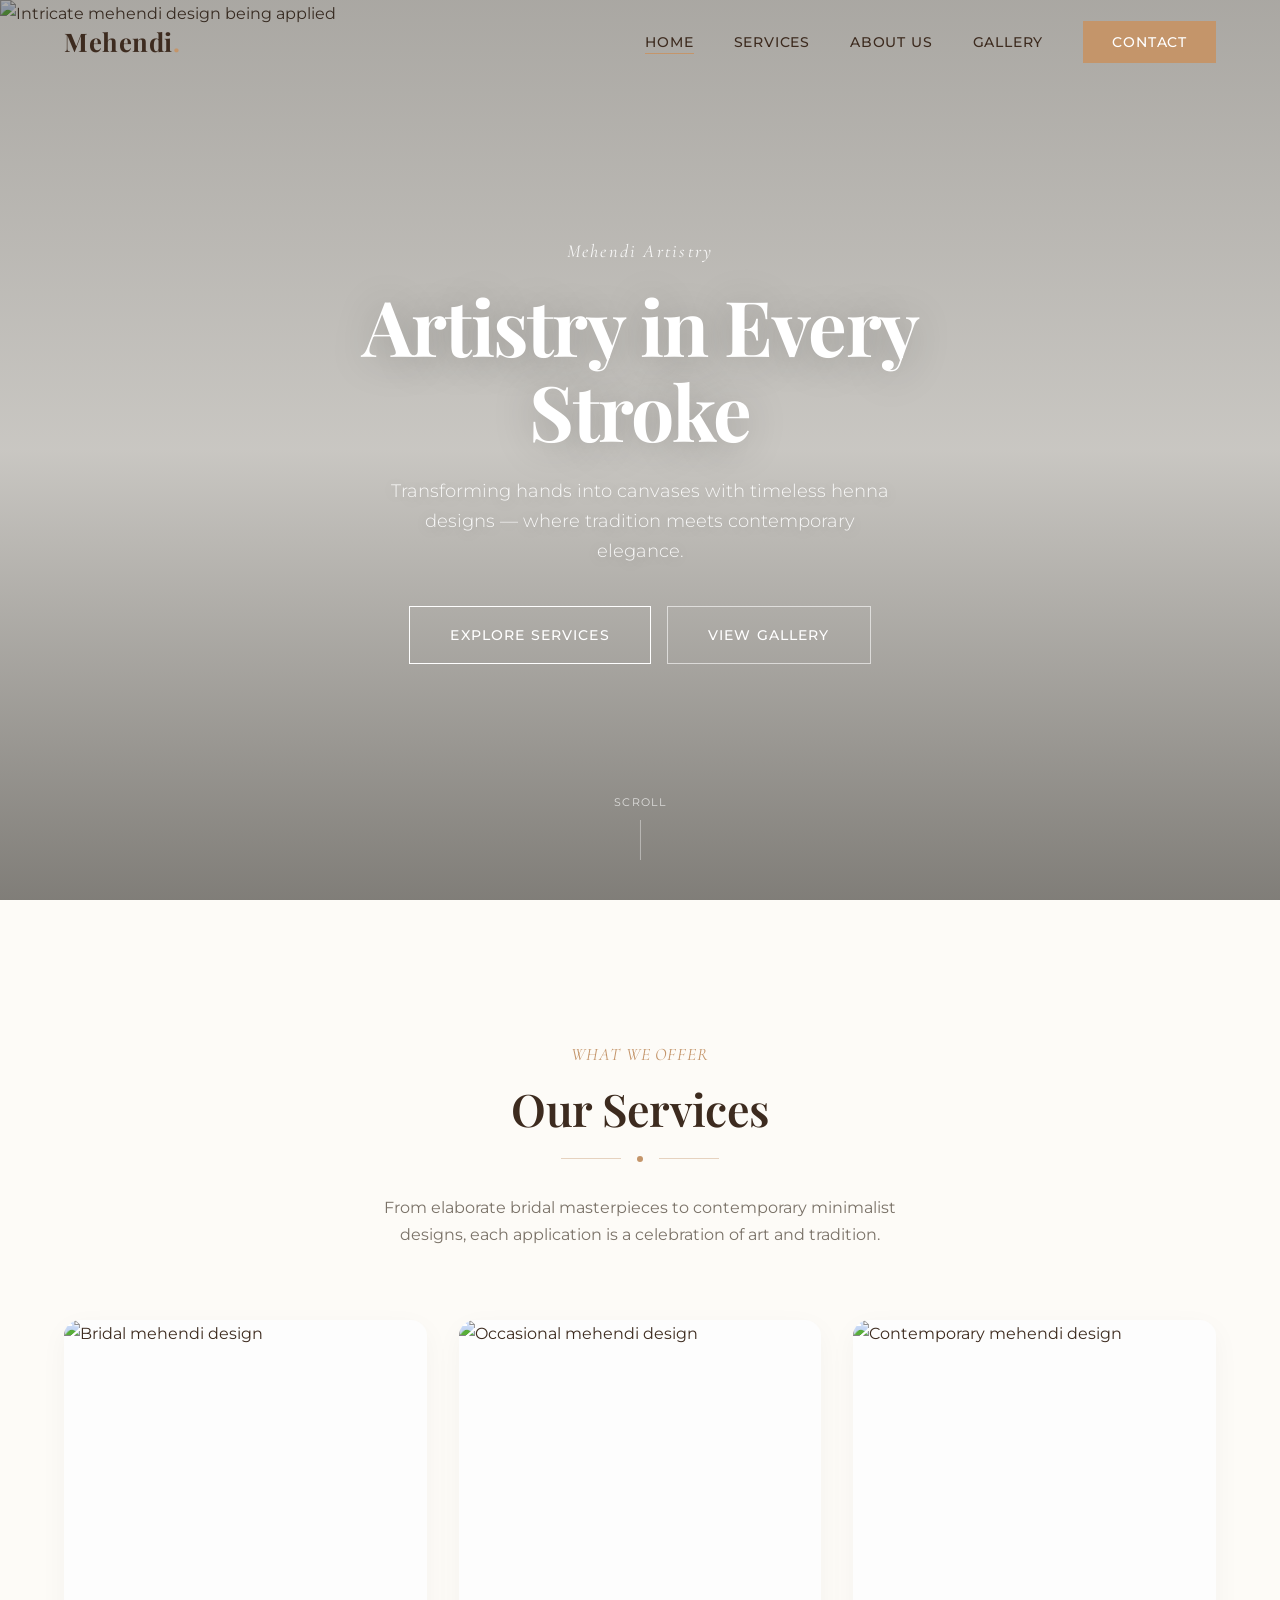
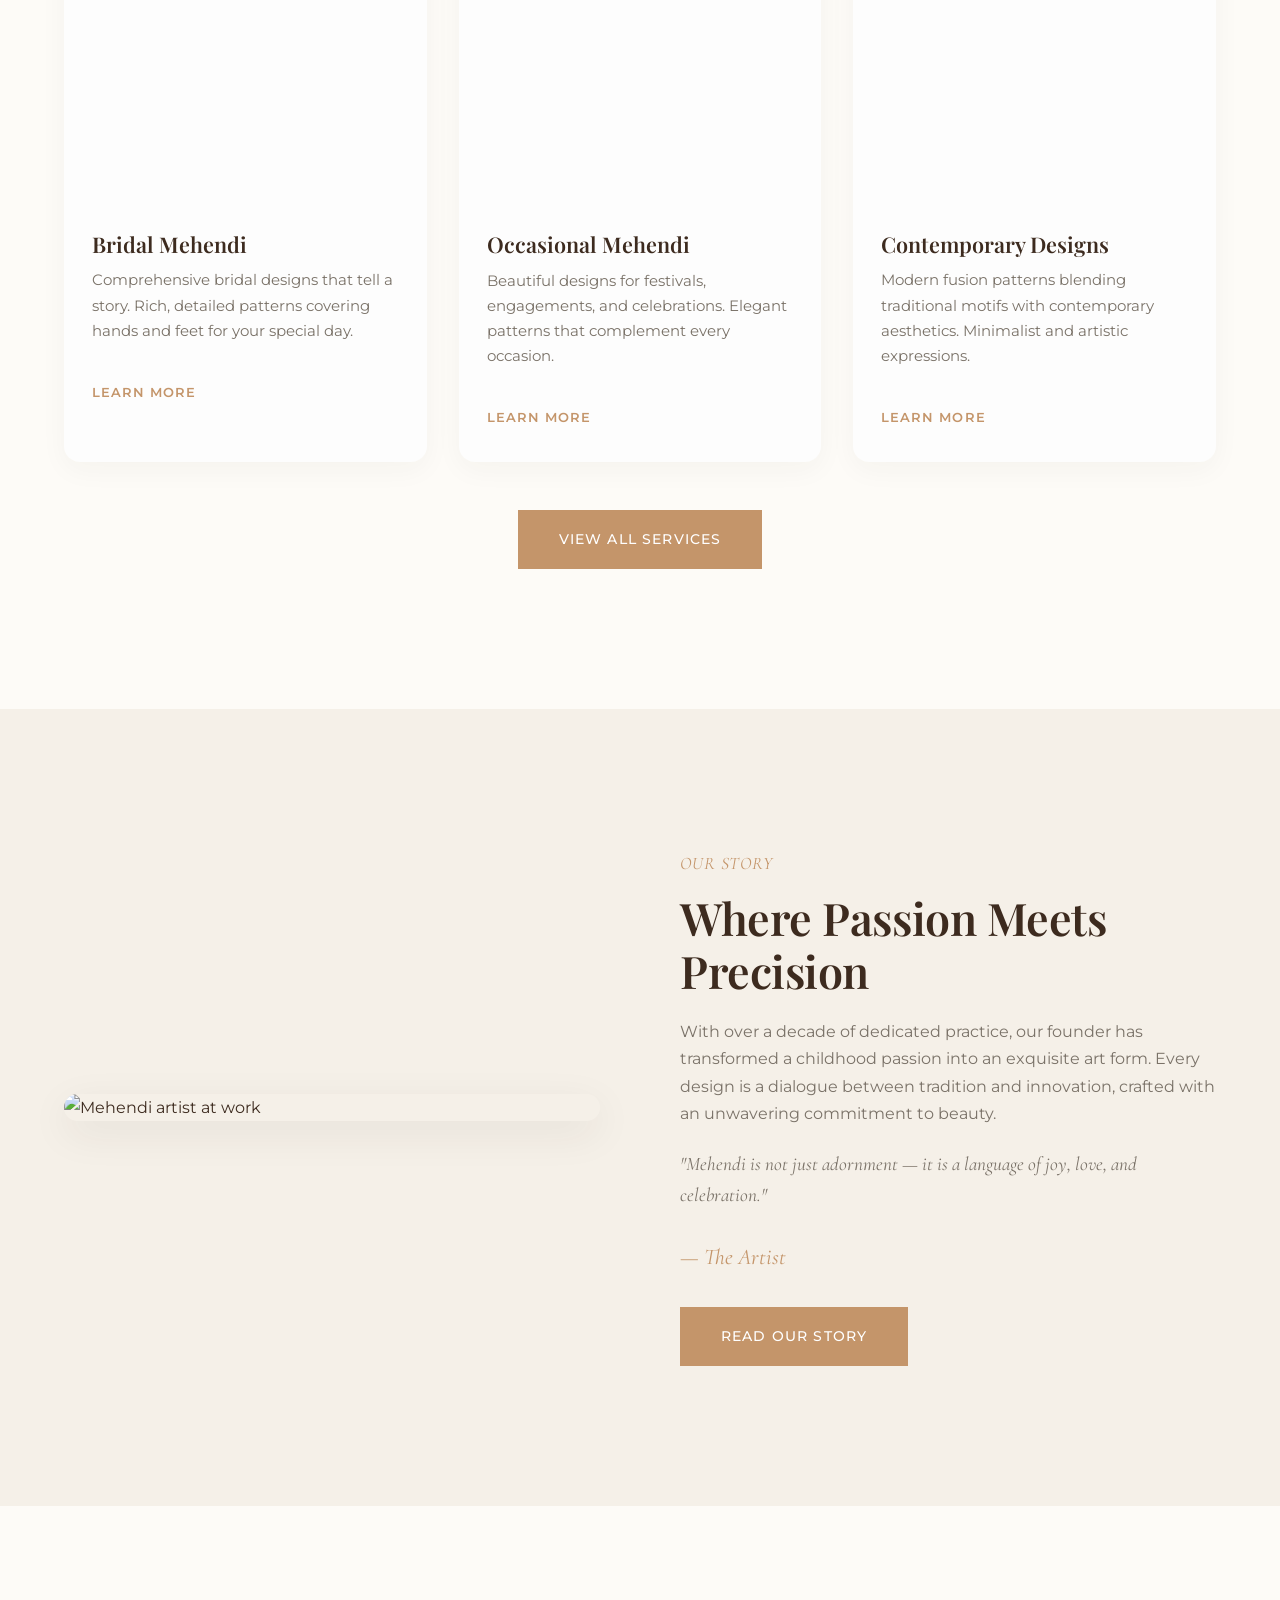
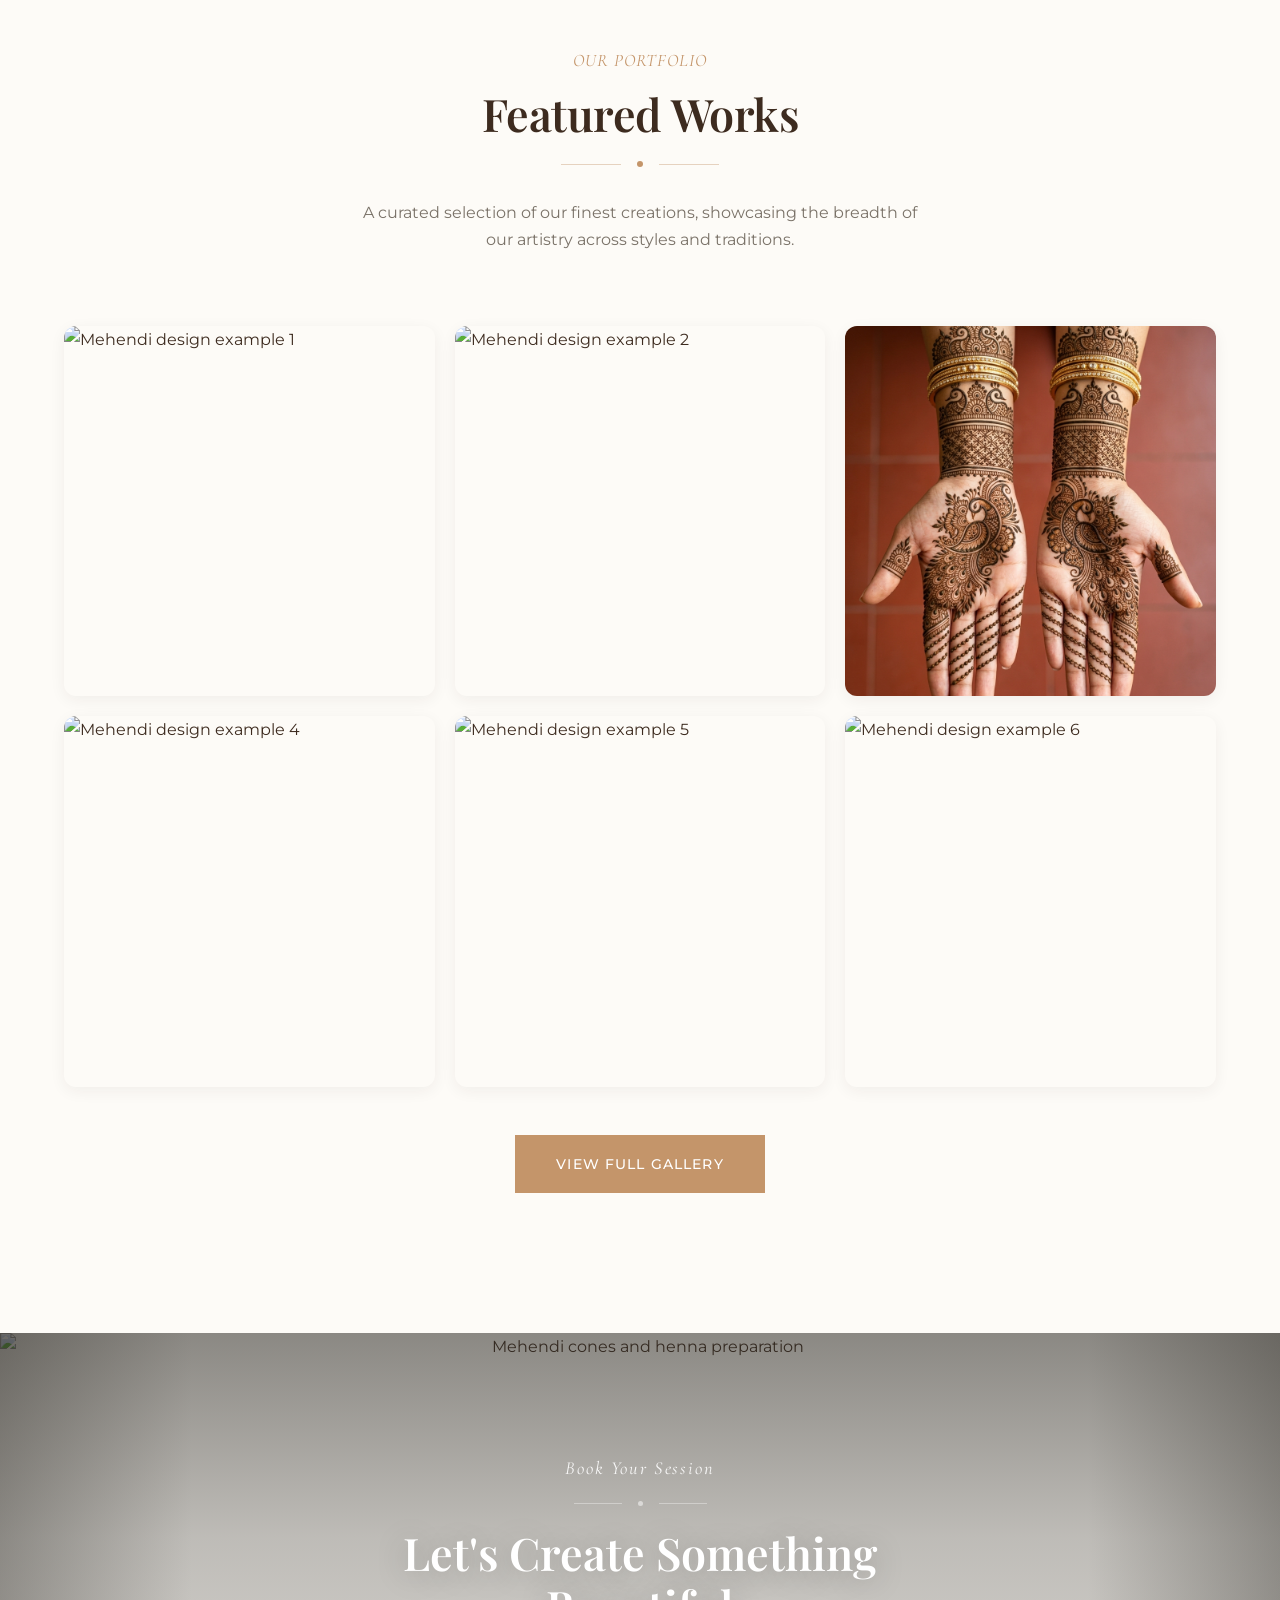
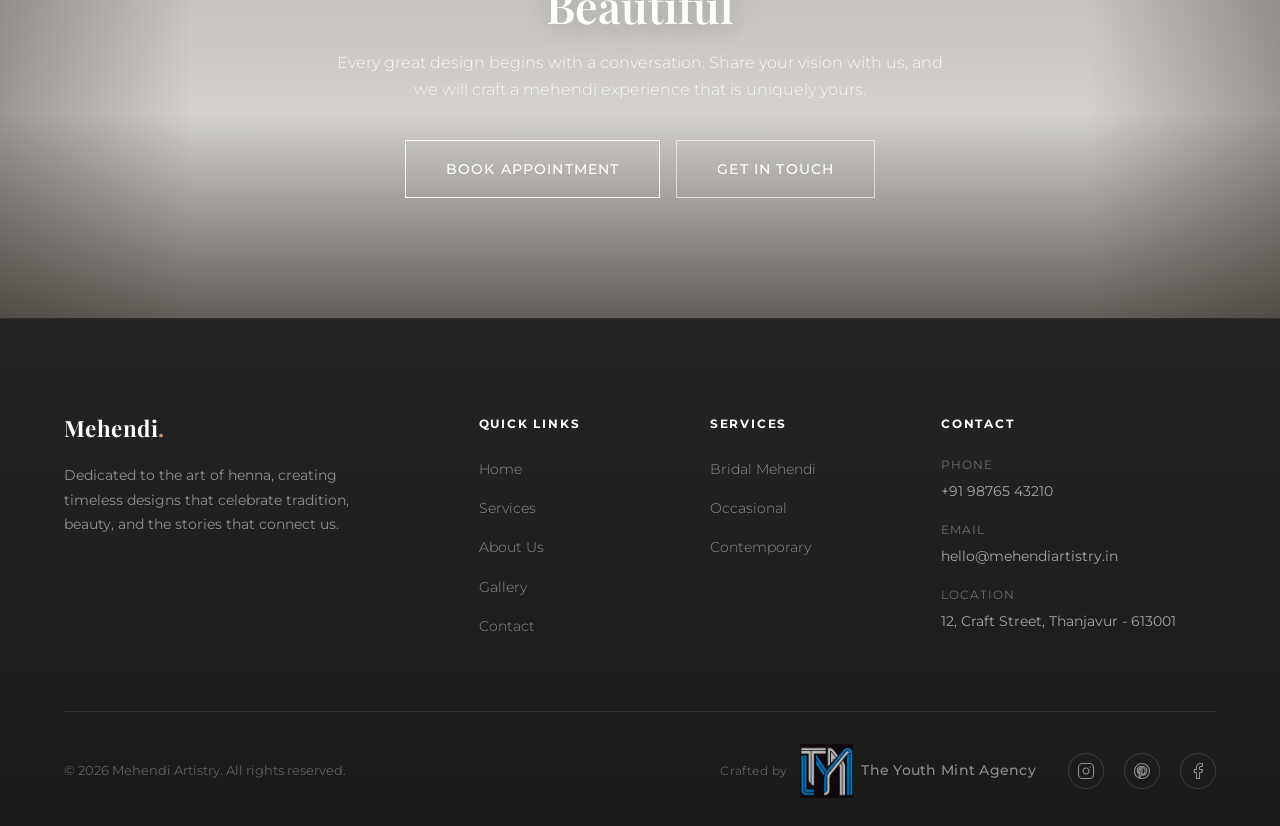
==== index.html @ f9759be8 "Final website update" ====
<!DOCTYPE html>
<html lang="en">
<head>
  <meta charset="UTF-8" />
  <meta name="viewport" content="width=device-width, initial-scale=1.0" />
  <meta name="description" content="Premium Mehendi artistry — Elegant bridal, festive, and contemporary henna designs crafted with precision and tradition." />
  <title>Mehendi — Timeless Henna Artistry</title>
  <link rel="stylesheet" href="css/style.css" />
  <link rel="stylesheet" href="css/responsive.css" />
</head>
<body>

  <!-- ======== HEADER ======== -->
  <header class="header" id="header">
    <div class="container header__inner">
      <a href="index.html" class="logo">Mehendi<span class="logo__accent">.</span></a>
      <nav class="nav" id="nav">
        <ul class="nav__list">
          <li class="nav__item"><a href="index.html" class="nav__link">Home</a></li>
          <li class="nav__item"><a href="services.html" class="nav__link">Services</a></li>
          <li class="nav__item"><a href="about.html" class="nav__link">About Us</a></li>
          <li class="nav__item"><a href="gallery.html" class="nav__link">Gallery</a></li>
          <li class="nav__item"><a href="contact.html" class="nav__link nav__link--cta">Contact</a></li>
        </ul>
      </nav>
      <button class="hamburger" id="hamburger" aria-label="Toggle navigation">
        <span></span>
        <span></span>
        <span></span>
      </button>
    </div>
  </header>
  <div class="nav-overlay" id="navOverlay"></div>

  <main>

    <!-- ======== HERO ======== -->
    <section class="hero">
      <div class="hero__bg">
        <img src="images/hero-bg.png" alt="Intricate mehendi design being applied" />
      </div>
      <div class="hero__overlay"></div>
      <div class="hero__content">
        <span class="hero__label">Mehendi Artistry</span>
        <h1 class="hero__title">Artistry in Every Stroke</h1>
        <p class="hero__subtitle">Transforming hands into canvases with timeless henna designs — where tradition meets contemporary elegance.</p>
        <div class="hero__actions">
          <a href="services.html" class="btn btn--light">Explore Services</a>
          <a href="gallery.html" class="btn btn--secondary" style="border-color: rgba(255,255,255,0.6); color: #fff;">View Gallery</a>
        </div>
      </div>
      <div class="hero__scroll">
        <span>Scroll</span>
        <div class="hero__scroll-line"></div>
      </div>
    </section>

    <!-- ======== SERVICES PREVIEW ======== -->
    <section class="section">
      <div class="container">
        <div class="section__header animate">
          <span class="section-label">What We Offer</span>
          <h2 class="heading-secondary">Our Services</h2>
          <div class="divider">
            <span class="divider__line"></span>
            <span class="divider__dot"></span>
            <span class="divider__line"></span>
          </div>
          <p>From elaborate bridal masterpieces to contemporary minimalist designs, each application is a celebration of art and tradition.</p>
        </div>

        <div class="services-grid">
          <div class="service-card animate animate--delay-1">
            <div class="service-card__image">
              <img src="images/service-bridal.png" alt="Bridal mehendi design" />
              <div class="service-card__overlay"></div>
            </div>
            <div class="service-card__body">
              <h3 class="service-card__title">Bridal Mehendi</h3>
              <p class="service-card__text">Comprehensive bridal designs that tell a story. Rich, detailed patterns covering hands and feet for your special day.</p>
              <a href="services.html#bridal" class="service-card__link">Learn More</a>
            </div>
          </div>

          <div class="service-card animate animate--delay-2">
            <div class="service-card__image">
              <img src="images/service-occasional.png" alt="Occasional mehendi design" />
              <div class="service-card__overlay"></div>
            </div>
            <div class="service-card__body">
              <h3 class="service-card__title">Occasional Mehendi</h3>
              <p class="service-card__text">Beautiful designs for festivals, engagements, and celebrations. Elegant patterns that complement every occasion.</p>
              <a href="services.html#occasional" class="service-card__link">Learn More</a>
            </div>
          </div>

          <div class="service-card animate animate--delay-3">
            <div class="service-card__image">
              <img src="images/service-contemporary.png" alt="Contemporary mehendi design" />
              <div class="service-card__overlay"></div>
            </div>
            <div class="service-card__body">
              <h3 class="service-card__title">Contemporary Designs</h3>
              <p class="service-card__text">Modern fusion patterns blending traditional motifs with contemporary aesthetics. Minimalist and artistic expressions.</p>
              <a href="services.html#contemporary" class="service-card__link">Learn More</a>
            </div>
          </div>
        </div>

        <div class="text-center mt-48 animate">
          <a href="services.html" class="btn btn--primary">View All Services</a>
        </div>
      </div>
    </section>

    <!-- ======== ABOUT PREVIEW ======== -->
    <section class="section section--alt">
      <div class="container">
        <div class="about-grid">
          <div class="about-grid__image animate">
            <img src="images/about-preview.png" alt="Mehendi artist at work" />
          </div>
          <div class="about-grid__content animate animate--delay-2">
            <span class="section-label">Our Story</span>
            <h2 class="heading-secondary">Where Passion Meets Precision</h2>
            <p>With over a decade of dedicated practice, our founder has transformed a childhood passion into an exquisite art form. Every design is a dialogue between tradition and innovation, crafted with an unwavering commitment to beauty.</p>
            <p class="text-accent">"Mehendi is not just adornment — it is a language of joy, love, and celebration."</p>
            <p class="about-signature">— The Artist</p>
            <div class="mt-24">
              <a href="about.html" class="btn btn--primary">Read Our Story</a>
            </div>
          </div>
        </div>
      </div>
    </section>

    <!-- ======== GALLERY PREVIEW ======== -->
    <section class="section">
      <div class="container">
        <div class="section__header animate">
          <span class="section-label">Our Portfolio</span>
          <h2 class="heading-secondary">Featured Works</h2>
          <div class="divider">
            <span class="divider__line"></span>
            <span class="divider__dot"></span>
            <span class="divider__line"></span>
          </div>
          <p>A curated selection of our finest creations, showcasing the breadth of our artistry across styles and traditions.</p>
        </div>

        <div class="gallery-grid">
          <div class="gallery-grid__item animate animate--delay-1 js-lightbox">
            <img src="images/gallery-01.png" alt="Mehendi design example 1" />
            <div class="gallery-grid__overlay">
              <span class="gallery-grid__label">View</span>
            </div>
          </div>
          <div class="gallery-grid__item animate animate--delay-2 js-lightbox">
            <img src="images/gallery-02.png" alt="Mehendi design example 2" />
            <div class="gallery-grid__overlay">
              <span class="gallery-grid__label">View</span>
            </div>
          </div>
          <div class="gallery-grid__item animate animate--delay-3 js-lightbox">
            <img src="images/gallery-03.png" alt="Mehendi design example 3" />
            <div class="gallery-grid__overlay">
              <span class="gallery-grid__label">View</span>
            </div>
          </div>
          <div class="gallery-grid__item animate animate--delay-1 js-lightbox">
            <img src="images/gallery-04.png" alt="Mehendi design example 4" />
            <div class="gallery-grid__overlay">
              <span class="gallery-grid__label">View</span>
            </div>
          </div>
          <div class="gallery-grid__item animate animate--delay-2 js-lightbox">
            <img src="images/gallery-05.png" alt="Mehendi design example 5" />
            <div class="gallery-grid__overlay">
              <span class="gallery-grid__label">View</span>
            </div>
          </div>
          <div class="gallery-grid__item animate animate--delay-3 js-lightbox">
            <img src="images/gallery-06.png" alt="Mehendi design example 6" />
            <div class="gallery-grid__overlay">
              <span class="gallery-grid__label">View</span>
            </div>
          </div>
        </div>

        <div class="text-center mt-48 animate">
          <a href="gallery.html" class="btn btn--primary">View Full Gallery</a>
        </div>
      </div>
    </section>

    <!-- ======== CTA SECTION ======== -->
    <section class="cta">
      <div class="cta__bg">
        <img src="images/cta-bg.png" alt="Mehendi cones and henna preparation" />
      </div>
      <div class="cta__overlay"></div>
      <div class="cta__content animate">
        <span class="cta__label">Book Your Session</span>
        <div class="cta__divider">
          <span class="cta__divider-line"></span>
          <span class="cta__divider-dot"></span>
          <span class="cta__divider-line"></span>
        </div>
        <h2 class="cta__title">Let's Create Something Beautiful</h2>
        <p class="cta__text">Every great design begins with a conversation. Share your vision with us, and we will craft a mehendi experience that is uniquely yours.</p>
        <div class="cta__actions">
          <a href="contact.html" class="btn btn--light">Book Appointment</a>
          <a href="contact.html" class="btn btn--secondary" style="border-color: rgba(255,255,255,0.6); color: #fff;">Get in Touch</a>
        </div>
      </div>
    </section>

  </main>

  <!-- ======== FOOTER ======== -->
  <footer class="footer">
    <div class="container">
      <div class="footer__grid">
        <div class="footer__brand">
          <a href="index.html" class="logo">Mehendi<span class="logo__accent">.</span></a>
          <p class="footer__desc">Dedicated to the art of henna, creating timeless designs that celebrate tradition, beauty, and the stories that connect us.</p>
        </div>

        <div class="footer__group">
          <button class="footer__heading footer__accordion-btn">
            Quick Links
            <span class="footer__accordion-icon"></span>
          </button>
          <div class="footer__accordion-content">
            <ul class="footer__links">
              <li><a href="index.html">Home</a></li>
              <li><a href="services.html">Services</a></li>
              <li><a href="about.html">About Us</a></li>
              <li><a href="gallery.html">Gallery</a></li>
              <li><a href="contact.html">Contact</a></li>
            </ul>
          </div>
        </div>

        <div class="footer__group">
          <button class="footer__heading footer__accordion-btn">
            Services
            <span class="footer__accordion-icon"></span>
          </button>
          <div class="footer__accordion-content">
            <ul class="footer__links">
              <li><a href="services.html#bridal">Bridal Mehendi</a></li>
              <li><a href="services.html#occasional">Occasional</a></li>
              <li><a href="services.html#contemporary">Contemporary</a></li>
            </ul>
          </div>
        </div>

        <div class="footer__group">
          <button class="footer__heading footer__accordion-btn">
            Contact
            <span class="footer__accordion-icon"></span>
          </button>
          <div class="footer__accordion-content">
            <div class="footer__contact-item">
              <span class="footer__contact-label">Phone</span>
              <span class="footer__contact-value">+91 98765 43210</span>
            </div>
            <div class="footer__contact-item">
              <span class="footer__contact-label">Email</span>
              <span class="footer__contact-value">hello@mehendiartistry.in</span>
            </div>
            <div class="footer__contact-item">
              <span class="footer__contact-label">Location</span>
              <span class="footer__contact-value">12, Craft Street, Thanjavur - 613001</span>
            </div>
          </div>
        </div>
      </div>

      <div class="footer__bottom">
        <span>&copy; 2026 Mehendi Artistry. All rights reserved.</span>
        <div class="footer__credit">
          <span class="footer__credit-text">Crafted by</span>
          <div class="footer__credit-brand">
            <img src="images/tym-agency-logo.png" alt="The Youth Mint Agency" class="footer__credit-logo" />
            <span class="footer__credit-name">The Youth Mint Agency</span>
          </div>
        </div>
        <div class="footer__social">
          <a href="#" class="footer__social-link" aria-label="Instagram">
            <svg width="18" height="18" viewBox="0 0 24 24" fill="none" stroke="currentColor" stroke-width="1.5" stroke-linecap="round" stroke-linejoin="round">
              <rect x="2" y="2" width="20" height="20" rx="5" ry="5"></rect>
              <path d="M16 11.37A4 4 0 1 1 12.63 8 4 4 0 0 1 16 11.37z"></path>
              <line x1="17.5" y1="6.5" x2="17.51" y2="6.5"></line>
            </svg>
          </a>
          <a href="#" class="footer__social-link" aria-label="Pinterest">
            <svg width="18" height="18" viewBox="0 0 24 24" fill="none" stroke="currentColor" stroke-width="1.5" stroke-linecap="round" stroke-linejoin="round">
              <path d="M12 2C6.477 2 2 6.477 2 12c0 4.237 2.636 7.855 6.356 9.312-.087-.791-.167-2.005.035-2.868.183-.78 1.172-4.971 1.172-4.971s-.299-.599-.299-1.484c0-1.39.806-2.428 1.81-2.428.852 0 1.264.64 1.264 1.408 0 .858-.546 2.14-.828 3.329-.236.996.5 1.807 1.48 1.807 1.776 0 3.144-1.873 3.144-4.577 0-2.394-1.72-4.068-4.177-4.068-2.845 0-4.515 2.135-4.515 4.34 0 .858.33 1.78.744 2.28a.3.3 0 0 1 .069.288c-.076.316-.245.996-.278 1.135-.044.183-.145.222-.335.134-1.247-.58-2.027-2.405-2.027-3.874 0-3.154 2.29-6.052 6.608-6.052 3.469 0 6.165 2.472 6.165 5.777 0 3.447-2.173 6.223-5.19 6.223-1.013 0-1.965-.527-2.29-1.15l-.624 2.377c-.225.868-.834 1.957-1.242 2.62.935.29 1.93.446 2.956.446 5.523 0 10-4.477 10-10S17.523 2 12 2z"></path>
            </svg>
          </a>
          <a href="#" class="footer__social-link" aria-label="Facebook">
            <svg width="18" height="18" viewBox="0 0 24 24" fill="none" stroke="currentColor" stroke-width="1.5" stroke-linecap="round" stroke-linejoin="round">
              <path d="M18 2h-3a5 5 0 0 0-5 5v3H7v4h3v8h4v-8h3l1-4h-4V7a1 1 0 0 1 1-1h3z"></path>
            </svg>
          </a>
        </div>
      </div>
    </div>
  </footer>

  <!-- Lightbox -->
  <div class="lightbox" id="lightbox">
    <div class="lightbox__overlay"></div>
    <button class="lightbox__close" id="lightboxClose" aria-label="Close lightbox">&times;</button>
    <div class="lightbox__content">
      <img src="" alt="Enlarged mehendi design" id="lightboxImg" />
    </div>
  </div>

  <script src="js/main.js"></script>
</body>
</html>
---- css/style.css ----
/* ============================================
   MEHENDI ARTIST — Luxury Brand Website
   Design System & Main Stylesheet
   ============================================ */

/* --- Fonts (Google Fonts) --- */
@import url('https://fonts.googleapis.com/css2?family=Playfair+Display:ital,wght@0,400;0,500;0,600;0,700;1,400;1,500&family=Montserrat:wght@300;400;500;600&family=Cormorant+Garamond:ital,wght@0,300;0,400;0,500;1,300;1,400&display=swap');

/* ==========================================
   1. CUSTOM PROPERTIES
   ========================================== */
:root {
  /* Colors */
  --color-primary: #C4956A;
  --color-primary-dark: #A67B52;
  --color-primary-light: #D4B48C;
  --color-primary-pale: #E8D5C0;
  --color-secondary: #A05252;
  --color-secondary-light: #C47E7E;
  --color-accent: #8B6F47;
  --color-bg: #FDFBF7;
  --color-bg-alt: #F5F0E8;
  --color-bg-cream: #EDE0D4;
  --color-text: #3D2B1F;
  --color-text-light: #7A7268;
  --color-text-lighter: #A09890;
  --color-white: #FFFFFF;
  --color-off-white: #FDFDFD;
  --color-border: #E8E0D6;
  --color-border-light: #F0EBE3;
  --color-overlay: rgba(45, 42, 36, 0.5);
  --color-overlay-light: rgba(45, 42, 36, 0.18);
  --color-footer-bg: #242424;

  /* Typography */
  --font-heading: 'Playfair Display', Georgia, serif;
  --font-body: 'Montserrat', 'Helvetica Neue', Arial, sans-serif;
  --font-accent: 'Cormorant Garamond', Georgia, serif;

  /* Spacing */
  --section-padding: 140px 0;
  --container-width: 1200px;
  --container-narrow: 960px;
  --container-padding: 0 24px;
  --gutter: 24px;

  /* Transitions */
  --transition-smooth: 0.5s cubic-bezier(0.25, 0.46, 0.45, 0.94);
  --transition-medium: 0.35s cubic-bezier(0.25, 0.46, 0.45, 0.94);
  --transition-fast: 0.2s ease;

  /* Shadows */
  --shadow-sm: 0 2px 8px rgba(45, 42, 36, 0.06);
  --shadow-md: 0 8px 32px rgba(45, 42, 36, 0.08);
  --shadow-lg: 0 16px 48px rgba(45, 42, 36, 0.1);
  --shadow-hover: 0 20px 60px rgba(45, 42, 36, 0.14);
}

/* ==========================================
   2. RESET
   ========================================== */
*,
*::before,
*::after {
  margin: 0;
  padding: 0;
  box-sizing: border-box;
}

html {
  scroll-behavior: smooth;
  -webkit-font-smoothing: antialiased;
  -moz-osx-font-smoothing: grayscale;
}

body {
  font-family: var(--font-body);
  font-size: 16px;
  line-height: 1.7;
  color: var(--color-text);
  background-color: var(--color-bg);
  overflow-x: hidden;
}

img {
  max-width: 100%;
  height: auto;
  display: block;
}

a {
  text-decoration: none;
  color: inherit;
  transition: var(--transition-fast);
}

ul {
  list-style: none;
}

button {
  border: none;
  background: none;
  cursor: pointer;
  font-family: inherit;
  font-size: inherit;
}

input,
textarea,
select {
  font-family: inherit;
  font-size: inherit;
}

/* ==========================================
   3. TYPOGRAPHY
   ========================================== */
h1, h2, h3, h4, h5, h6 {
  font-family: var(--font-heading);
  font-weight: 600;
  line-height: 1.2;
  color: var(--color-text);
}

.heading-primary {
  font-size: clamp(2.5rem, 5vw, 4.2rem);
  font-weight: 700;
  line-height: 1.15;
  letter-spacing: -0.02em;
}

.heading-secondary {
  font-size: clamp(2rem, 3.5vw, 3rem);
  font-weight: 600;
  line-height: 1.2;
  letter-spacing: -0.01em;
}

.heading-tertiary {
  font-size: clamp(1.4rem, 2vw, 1.75rem);
  font-weight: 600;
  line-height: 1.3;
}

.section-label {
  font-family: var(--font-accent);
  font-size: 1.1rem;
  font-weight: 400;
  font-style: italic;
  color: var(--color-primary);
  letter-spacing: 0.05em;
  text-transform: uppercase;
  margin-bottom: 12px;
  display: block;
}

p {
  color: var(--color-text-light);
  margin-bottom: 1.4em;
  line-height: 1.7;
}

.text-accent {
  font-family: var(--font-accent);
  font-style: italic;
  font-weight: 400;
  font-size: 1.2rem;
  color: var(--color-text-light);
  line-height: 1.6;
}

/* Decorative divider */
.divider {
  display: flex;
  align-items: center;
  justify-content: center;
  gap: 16px;
  margin: 20px 0 32px;
}

.divider__line {
  width: 60px;
  height: 1px;
  background: var(--color-primary);
  opacity: 0.4;
}

.divider__dot {
  width: 6px;
  height: 6px;
  border-radius: 50%;
  background: var(--color-primary);
}

/* ==========================================
   4. BUTTONS
   ========================================== */
.btn {
  display: inline-flex;
  align-items: center;
  justify-content: center;
  padding: 16px 40px;
  font-family: var(--font-body);
  font-size: 0.9rem;
  font-weight: 500;
  letter-spacing: 0.08em;
  text-transform: uppercase;
  border-radius: 0;
  transition: var(--transition-medium);
  position: relative;
  overflow: hidden;
  cursor: pointer;
}

.btn--primary {
  background: var(--color-primary);
  color: var(--color-white);
  border: 1px solid var(--color-primary);
}

.btn--primary:hover {
  background: var(--color-primary-dark);
  border-color: var(--color-primary-dark);
  transform: translateY(-2px);
  box-shadow: var(--shadow-md);
}

.btn--secondary {
  background: transparent;
  color: var(--color-text);
  border: 1px solid var(--color-text);
}

.btn--secondary:hover {
  background: var(--color-text);
  color: var(--color-white);
  transform: translateY(-2px);
}

.btn--light {
  background: transparent;
  color: var(--color-white);
  border: 1px solid var(--color-white);
}

.btn--light:hover {
  background: var(--color-white);
  color: var(--color-text);
  transform: translateY(-2px);
}

/* ==========================================
   5. CONTAINER & LAYOUT
   ========================================== */
.container {
  max-width: var(--container-width);
  margin: 0 auto;
  padding: var(--container-padding);
}

.container--narrow {
  max-width: var(--container-narrow);
}

.section {
  padding: var(--section-padding);
}

.section--alt {
  background: var(--color-bg-alt);
}

.section--cream {
  background: var(--color-bg-cream);
}

.section__header {
  text-align: center;
  margin-bottom: 72px;
}

.section__header p {
  max-width: 580px;
  margin: 0 auto;
}

/* ==========================================
   6. HEADER & NAVIGATION
   ========================================== */
.header {
  position: fixed;
  top: 0;
  left: 0;
  width: 100%;
  z-index: 1000;
  padding: 20px 0;
  transition: var(--transition-medium);
}

.header--scrolled {
  background: rgba(255, 252, 248, 0.95);
  backdrop-filter: blur(20px);
  -webkit-backdrop-filter: blur(20px);
  padding: 12px 0;
  box-shadow: 0 1px 0 var(--color-border-light);
}

.header__inner {
  display: flex;
  align-items: center;
  justify-content: space-between;
}

.logo {
  font-family: var(--font-heading);
  font-size: 1.6rem;
  font-weight: 700;
  color: var(--color-text);
  letter-spacing: 0.02em;
}

.logo__accent {
  color: var(--color-primary);
}

.nav__list {
  display: flex;
  align-items: center;
  gap: 40px;
}

.nav__link {
  font-size: 0.85rem;
  font-weight: 500;
  letter-spacing: 0.06em;
  text-transform: uppercase;
  color: var(--color-text);
  position: relative;
  padding: 4px 0;
}

.nav__link::after {
  content: '';
  position: absolute;
  bottom: 0;
  left: 0;
  width: 0;
  height: 1px;
  background: var(--color-primary);
  transition: var(--transition-medium);
}

.nav__link:hover::after,
.nav__link--active::after {
  width: 100%;
}

.nav__link:hover {
  color: var(--color-primary);
}

.nav__link--cta {
  background: var(--color-primary);
  color: var(--color-white) !important;
  padding: 12px 28px;
  border: 1px solid var(--color-primary);
  transition: var(--transition-medium);
}

.nav__link--cta::after {
  display: none;
}

.nav__link--cta:hover {
  background: var(--color-primary-dark);
  border-color: var(--color-primary-dark);
  transform: translateY(-1px);
}

/* Hamburger */
.hamburger {
  display: none;
  flex-direction: column;
  justify-content: center;
  align-items: center;
  width: 32px;
  height: 24px;
  cursor: pointer;
  z-index: 1001;
}

.hamburger span {
  display: block;
  width: 24px;
  height: 1.5px;
  background: var(--color-text);
  transition: var(--transition-medium);
  position: absolute;
}

.hamburger span:nth-child(1) {
  transform: translateY(-7px);
}

.hamburger span:nth-child(2) {
  transform: translateY(0);
}

.hamburger span:nth-child(3) {
  transform: translateY(7px);
}

.hamburger--active span:nth-child(1) {
  transform: translateY(0) rotate(45deg);
}

.hamburger--active span:nth-child(2) {
  opacity: 0;
}

.hamburger--active span:nth-child(3) {
  transform: translateY(0) rotate(-45deg);
}

/* ==========================================
   7. HERO SECTION
   ========================================== */
.hero {
  position: relative;
  height: 100vh;
  min-height: 600px;
  max-height: 900px;
  display: flex;
  align-items: center;
  justify-content: center;
  overflow: hidden;
}

.hero__bg {
  position: absolute;
  inset: 0;
  z-index: 0;
}

.hero__bg img {
  width: 100%;
  height: 100%;
  object-fit: cover;
}

.hero__overlay {
  position: absolute;
  inset: 0;
  z-index: 1;
  background:
    linear-gradient(to top, rgba(45, 42, 36, 0.6) 0%, rgba(45, 42, 36, 0.25) 50%, rgba(45, 42, 36, 0.4) 100%);
}

.hero__content {
  position: relative;
  z-index: 2;
  text-align: center;
  color: var(--color-white);
  max-width: 800px;
  padding: 0 24px;
}

.hero__label {
  font-family: var(--font-accent);
  font-size: 1.15rem;
  font-style: italic;
  letter-spacing: 0.12em;
  margin-bottom: 16px;
  display: block;
  opacity: 0.9;
}

.hero__title {
  font-size: clamp(2.8rem, 6vw, 5rem);
  font-weight: 700;
  color: var(--color-white);
  line-height: 1.1;
  margin-bottom: 24px;
  letter-spacing: -0.02em;
  text-shadow: 0 4px 40px rgba(0, 0, 0, 0.25);
}

.hero__subtitle {
  font-size: 1.1rem;
  color: rgba(255, 255, 255, 0.9);
  max-width: 520px;
  margin: 0 auto 40px;
  font-weight: 300;
  line-height: 1.7;
  text-shadow: 0 2px 16px rgba(0, 0, 0, 0.2);
}

.hero__actions {
  display: flex;
  gap: 16px;
  justify-content: center;
  flex-wrap: wrap;
}

.hero__scroll {
  position: absolute;
  bottom: 40px;
  left: 50%;
  transform: translateX(-50%);
  z-index: 2;
  display: flex;
  flex-direction: column;
  align-items: center;
  gap: 8px;
  color: rgba(255, 255, 255, 0.7);
  font-size: 0.7rem;
  letter-spacing: 0.12em;
  text-transform: uppercase;
  animation: floatDown 2s ease-in-out infinite;
}

.hero__scroll-line {
  width: 1px;
  height: 40px;
  background: rgba(255, 255, 255, 0.4);
}

/* ==========================================
   8. PAGE HERO (Interior Pages)
   ========================================== */
.page-hero {
  position: relative;
  height: 50vh;
  min-height: 400px;
  max-height: 550px;
  display: flex;
  align-items: center;
  justify-content: center;
  overflow: hidden;
}

.page-hero__bg {
  position: absolute;
  inset: 0;
  z-index: 0;
}

.page-hero__bg img {
  width: 100%;
  height: 100%;
  object-fit: cover;
}

.page-hero__overlay {
  position: absolute;
  inset: 0;
  z-index: 1;
  background:
    linear-gradient(to top, rgba(45, 42, 36, 0.55) 0%, rgba(45, 42, 36, 0.2) 50%, rgba(45, 42, 36, 0.35) 100%);
}

.page-hero__content {
  position: relative;
  z-index: 2;
  text-align: center;
  color: var(--color-white);
  padding: 0 24px;
}

.page-hero__label {
  font-family: var(--font-accent);
  font-size: 1rem;
  font-style: italic;
  letter-spacing: 0.12em;
  margin-bottom: 12px;
  display: block;
  opacity: 0.85;
}

.page-hero__title {
  font-size: clamp(2.2rem, 4vw, 3.5rem);
  font-weight: 700;
  color: var(--color-white);
  line-height: 1.15;
  text-shadow: 0 3px 30px rgba(0, 0, 0, 0.2);
}

/* ==========================================
   9. SERVICES SECTION / CARDS
   ========================================== */
.services-grid {
  display: grid;
  grid-template-columns: repeat(auto-fit, minmax(320px, 1fr));
  gap: 32px;
}

.service-card {
  position: relative;
  background: var(--color-off-white);
  border-radius: 16px;
  overflow: hidden;
  cursor: pointer;
  box-shadow: 0 8px 28px rgba(45, 42, 36, 0.04);
  transition: transform 0.4s ease, box-shadow 0.4s ease;
}

.service-card:hover {
  transform: translateY(-6px);
  box-shadow: 0 20px 50px rgba(45, 42, 36, 0.1);
}

.service-card__image {
  position: relative;
  overflow: hidden;
  aspect-ratio: 3 / 4;
}

.service-card__image img {
  width: 100%;
  height: 100%;
  object-fit: cover;
  transition: var(--transition-smooth);
}

.service-card:hover .service-card__image img {
  transform: scale(1.05);
}

.service-card__overlay {
  position: absolute;
  inset: 0;
  background: linear-gradient(to top, rgba(45, 42, 36, 0.6), transparent);
  opacity: 0;
  transition: var(--transition-medium);
}

.service-card:hover .service-card__overlay {
  opacity: 1;
}

.service-card__body {
  padding: 28px 28px 32px;
}

.service-card__title {
  font-size: 1.35rem;
  font-weight: 600;
  margin-bottom: 10px;
}

.service-card__text {
  font-size: 0.95rem;
  color: var(--color-text-light);
  line-height: 1.65;
}

.service-card__link {
  display: inline-flex;
  align-items: center;
  gap: 8px;
  font-size: 0.8rem;
  font-weight: 600;
  letter-spacing: 0.08em;
  text-transform: uppercase;
  color: var(--color-primary);
  margin-top: 18px;
  transition: var(--transition-fast);
}

.service-card__link:hover {
  color: var(--color-primary-dark);
  gap: 12px;
}

/* ==========================================
   10. ABOUT SECTION
   ========================================== */
.about-grid {
  display: grid;
  grid-template-columns: 1fr 1fr;
  gap: 80px;
  align-items: center;
}

.about-grid__image {
  position: relative;
  overflow: hidden;
  border-radius: 16px;
  box-shadow: 0 12px 40px rgba(45, 42, 36, 0.08);
}

.about-grid__image img {
  width: 100%;
  height: 100%;
  object-fit: cover;
}

.about-grid__content .section-label {
  text-align: left;
}

.about-grid__content .heading-secondary {
  margin-bottom: 20px;
}

.about-signature {
  font-family: var(--font-accent);
  font-style: italic;
  font-size: 1.4rem;
  color: var(--color-primary);
  margin-top: 24px;
}

/* ==========================================
   11. GALLERY GRID
   ========================================== */
.gallery-grid {
  display: grid;
  grid-template-columns: repeat(auto-fit, minmax(280px, 1fr));
  gap: 20px;
}

.gallery-grid__item {
  position: relative;
  overflow: hidden;
  aspect-ratio: 1;
  cursor: pointer;
  border-radius: 12px;
  box-shadow: 0 4px 16px rgba(45, 42, 36, 0.06);
  transition: transform 0.4s ease, box-shadow 0.4s ease;
}

.gallery-grid__item:hover {
  transform: scale(1.02);
  box-shadow: 0 12px 36px rgba(45, 42, 36, 0.1);
}

.gallery-grid__item img {
  width: 100%;
  height: 100%;
  object-fit: cover;
  transition: var(--transition-smooth);
}

.gallery-grid__item:hover img {
  transform: scale(1.06);
}

.gallery-grid__overlay {
  position: absolute;
  inset: 0;
  background: rgba(45, 42, 36, 0.55);
  display: flex;
  align-items: center;
  justify-content: center;
  opacity: 0;
  transition: var(--transition-medium);
}

.gallery-grid__item:hover .gallery-grid__overlay {
  opacity: 1;
}

.gallery-grid__label {
  color: var(--color-white);
  font-family: var(--font-accent);
  font-size: 1rem;
  font-style: italic;
  letter-spacing: 0.04em;
}

/* Gallery Filter */
.gallery-filters {
  display: flex;
  justify-content: center;
  gap: 32px;
  margin-bottom: 48px;
  flex-wrap: wrap;
}

.gallery-filters__btn {
  font-size: 0.85rem;
  font-weight: 500;
  letter-spacing: 0.06em;
  text-transform: uppercase;
  color: var(--color-text-light);
  padding: 4px 0;
  position: relative;
  transition: var(--transition-fast);
}

.gallery-filters__btn::after {
  content: '';
  position: absolute;
  bottom: 0;
  left: 0;
  width: 0;
  height: 1px;
  background: var(--color-primary);
  transition: var(--transition-medium);
}

.gallery-filters__btn:hover,
.gallery-filters__btn--active {
  color: var(--color-text);
}

.gallery-filters__btn--active::after,
.gallery-filters__btn:hover::after {
  width: 100%;
}

/* ==========================================
   12. CTA SECTION
   ========================================== */
.cta {
  position: relative;
  padding: 120px 0;
  overflow: hidden;
  text-align: center;
}

.cta__bg {
  position: absolute;
  inset: 0;
  z-index: 0;
}

.cta__bg img {
  width: 100%;
  height: 100%;
  object-fit: cover;
}

.cta__overlay {
  position: absolute;
  inset: 0;
  z-index: 1;
  background:
    linear-gradient(to top, rgba(45, 42, 36, 0.75) 0%, rgba(45, 42, 36, 0.2) 35%, rgba(45, 42, 36, 0.3) 65%, rgba(45, 42, 36, 0.55) 100%),
    linear-gradient(to right, rgba(45, 42, 36, 0.35) 0%, transparent 15%, transparent 85%, rgba(45, 42, 36, 0.35) 100%);
}

.cta__content {
  position: relative;
  z-index: 2;
  max-width: 680px;
  margin: 0 auto;
  padding: 0 24px;
}

.cta__label {
  font-family: var(--font-accent);
  font-size: 1.15rem;
  font-style: italic;
  color: rgba(255, 255, 255, 0.9);
  letter-spacing: 0.1em;
  margin-bottom: 16px;
  display: block;
}

.cta__divider {
  display: flex;
  align-items: center;
  justify-content: center;
  gap: 16px;
  margin: 0 0 20px;
}

.cta__divider-line {
  width: 48px;
  height: 1px;
  background: rgba(255, 255, 255, 0.35);
}

.cta__divider-dot {
  width: 5px;
  height: 5px;
  border-radius: 50%;
  background: rgba(255, 255, 255, 0.5);
}

.cta__title {
  font-size: clamp(2rem, 3.5vw, 3rem);
  color: var(--color-white);
  margin-bottom: 16px;
  text-shadow: 0 3px 30px rgba(0, 0, 0, 0.25);
}

.cta__text {
  color: rgba(255, 255, 255, 0.85);
  margin-bottom: 36px;
  font-weight: 300;
}

.cta__actions {
  display: flex;
  gap: 16px;
  justify-content: center;
  flex-wrap: wrap;
}

/* ==========================================
   13. FOOTER
   ========================================== */
.footer {
  background: linear-gradient(180deg, #242424 0%, #1A1A1A 100%);
  border-top: 1px solid rgba(196, 149, 106, 0.15);
  color: rgba(255, 255, 255, 0.7);
  padding: 90px 0 0;
}

.footer__grid {
  display: grid;
  grid-template-columns: 2fr 1fr 1fr 1.5fr;
  gap: 48px;
  padding-bottom: 60px;
  border-bottom: 1px solid rgba(255, 255, 255, 0.08);
}

.footer__brand,
.footer__group {
  grid-column: unset;
}

.footer__brand .logo {
  color: var(--color-white);
  font-size: 1.4rem;
  margin-bottom: 16px;
  display: inline-block;
}

.footer__desc {
  font-size: 0.9rem;
  line-height: 1.7;
  color: rgba(255, 255, 255, 0.5);
  max-width: 320px;
}

.footer__heading {
  font-family: var(--font-body);
  font-size: 0.75rem;
  font-weight: 700;
  letter-spacing: 0.15em;
  text-transform: uppercase;
  color: var(--color-white);
  margin-bottom: 24px;
}

.footer__links li {
  margin-bottom: 12px;
}

.footer__links a {
  font-size: 0.9rem;
  font-weight: 300;
  color: rgba(255, 255, 255, 0.5);
  display: inline-block;
  transition: all 0.25s ease;
  position: relative;
}

.footer__links a:hover {
  color: var(--color-primary-light);
  transform: translateX(4px);
}

.footer__contact-item {
  display: flex;
  flex-direction: column;
  margin-bottom: 16px;
}

.footer__contact-label {
  font-size: 0.75rem;
  text-transform: uppercase;
  letter-spacing: 0.08em;
  color: rgba(255, 255, 255, 0.35);
  margin-bottom: 4px;
}

.footer__contact-value {
  font-size: 0.9rem;
  color: rgba(255, 255, 255, 0.6);
}

.footer__bottom {
  display: flex;
  justify-content: flex-end;
  align-items: center;
  gap: 32px;
  padding: 32px 0 28px;
  font-size: 0.8rem;
  color: rgba(255, 255, 255, 0.3);
}

.footer__bottom > :first-child {
  margin-right: auto;
}

.footer__credit {
  display: flex;
  align-items: center;
  gap: 12px;
}

.footer__social {
  display: flex;
  align-items: center;
  gap: 20px;
}

.footer__social-link {
  display: flex;
  align-items: center;
  justify-content: center;
  width: 36px;
  height: 36px;
  border-radius: 50%;
  color: rgba(255, 255, 255, 0.5);
  border: 1px solid rgba(255, 255, 255, 0.15);
  background: transparent;
  transition: all 0.3s ease;
}

.footer__social-link:hover {
  color: var(--color-bg);
  border-color: var(--color-primary);
  background: var(--color-primary);
  transform: translateY(-3px);
}

.footer__social-link svg {
  display: block;
}

.footer__credit-text {
  font-size: 0.75rem;
  color: rgba(255, 255, 255, 0.3);
  letter-spacing: 0.04em;
}

.footer__credit-brand {
  display: flex;
  align-items: center;
  gap: 8px;
}

.footer__credit-logo {
  max-width: 180px;
  height: 54px;
  width: auto;
  object-fit: contain;
  opacity: 0.7;
  transition: var(--transition-fast);
}

.footer__credit-logo:hover {
  opacity: 0.9;
}

.footer__credit-name {
  font-size: 0.85rem;
  font-weight: 500;
  color: rgba(255, 255, 255, 0.5);
  letter-spacing: 0.02em;
}

/* ==========================================
   14. ABOUT PAGE — EXTENDED
   ========================================== */
.about-story {
  display: grid;
  grid-template-columns: 1fr 1fr;
  gap: 64px;
  align-items: start;
}

.about-story__image {
  position: relative;
  overflow: hidden;
  border-radius: 16px;
  box-shadow: 0 12px 40px rgba(45, 42, 36, 0.08);
}

.about-story__image img {
  width: 100%;
  height: auto;
}

.about-story__content .section-label {
  text-align: left;
}

.about-story__content .heading-secondary {
  margin-bottom: 24px;
}

.stats {
  display: grid;
  grid-template-columns: repeat(3, 1fr);
  gap: 32px;
  text-align: center;
  padding: 80px 0;
}

.stats__item-number {
  font-family: var(--font-heading);
  font-size: clamp(2.5rem, 4vw, 3.5rem);
  font-weight: 700;
  color: var(--color-primary);
  line-height: 1;
  margin-bottom: 8px;
}

.stats__item-label {
  font-size: 0.85rem;
  color: var(--color-text-light);
  letter-spacing: 0.06em;
  text-transform: uppercase;
}

.philosophy {
  display: grid;
  grid-template-columns: 1fr 1fr;
  gap: 64px;
  align-items: center;
}

.philosophy__content .heading-secondary {
  margin-bottom: 24px;
}

.philosophy__image {
  overflow: hidden;
  border-radius: 16px;
  box-shadow: 0 12px 40px rgba(45, 42, 36, 0.08);
}

.philosophy__image img {
  width: 100%;
  height: 100%;
  object-fit: cover;
}

/* ==========================================
   15. SERVICE DETAIL PAGES
   ========================================== */
.service-detail {
  display: grid;
  grid-template-columns: 1fr 1fr;
  gap: 80px;
  align-items: center;
}

.service-detail__image {
  overflow: hidden;
  border-radius: 16px;
  box-shadow: 0 12px 40px rgba(45, 42, 36, 0.08);
}

.service-detail__image img {
  width: 100%;
  height: 100%;
  object-fit: cover;
}

.service-detail__body .heading-secondary {
  margin-bottom: 20px;
}

.service-detail--reverse .service-detail__image {
  order: 2;
}

.service-detail--reverse .service-detail__body {
  order: 1;
}

/* Pricing */
.pricing-grid {
  display: grid;
  grid-template-columns: repeat(auto-fit, minmax(280px, 1fr));
  gap: 32px;
  margin-top: 48px;
}

.pricing-card {
  background: var(--color-off-white);
  padding: 52px 40px;
  text-align: center;
  border: none;
  border-radius: 16px;
  box-shadow: 0 8px 28px rgba(45, 42, 36, 0.05);
  transition: transform 0.4s ease, box-shadow 0.4s ease;
}

.pricing-card:hover {
  transform: translateY(-8px);
  box-shadow: 0 20px 50px rgba(45, 42, 36, 0.1);
}

.pricing-card--featured {
  background: var(--color-bg);
  box-shadow: 0 8px 28px rgba(196, 149, 106, 0.1);
}

.pricing-card--featured:hover {
  box-shadow: 0 20px 50px rgba(196, 149, 106, 0.18);
}

.pricing-card__name {
  font-family: var(--font-body);
  font-size: 0.75rem;
  font-weight: 600;
  letter-spacing: 0.12em;
  text-transform: uppercase;
  color: var(--color-primary);
  margin-bottom: 16px;
}

.pricing-card__price {
  font-family: var(--font-heading);
  font-size: 2.8rem;
  font-weight: 700;
  color: var(--color-text);
  margin-bottom: 4px;
}

.pricing-card__duration {
  font-size: 0.85rem;
  color: var(--color-text-lighter);
  margin-bottom: 24px;
}

.pricing-card__features {
  text-align: center;
  margin-bottom: 36px;
  padding: 0 8px;
}

.pricing-card__features li {
  padding: 12px 0;
  font-size: 0.9rem;
  color: var(--color-text-light);
}

/* ==========================================
   16. CONTACT PAGE
   ========================================== */
.contact-grid {
  display: grid;
  grid-template-columns: 1fr 1fr;
  gap: 64px;
}

.contact-form {
  display: grid;
  gap: 24px;
}

.form-group {
  display: flex;
  flex-direction: column;
  gap: 8px;
}

.form-group label {
  font-size: 0.8rem;
  font-weight: 500;
  letter-spacing: 0.06em;
  text-transform: uppercase;
  color: var(--color-text);
}

.form-group input,
.form-group textarea,
.form-group select {
  padding: 16px 20px;
  border: 1px solid var(--color-border);
  background: var(--color-off-white);
  font-size: 0.95rem;
  color: var(--color-text);
  transition: var(--transition-fast);
  outline: none;
  border-radius: 10px;
}

.form-group input:focus,
.form-group textarea:focus,
.form-group select:focus {
  border-color: var(--color-primary);
  box-shadow: 0 0 0 4px rgba(196, 149, 106, 0.1);
  background: var(--color-white);
}

.form-group textarea {
  min-height: 140px;
  resize: vertical;
}

.contact-info {
  display: flex;
  flex-direction: column;
  gap: 32px;
}

.contact-info__item {
  display: flex;
  flex-direction: column;
  gap: 4px;
}

.contact-info__label {
  font-size: 0.75rem;
  font-weight: 600;
  letter-spacing: 0.1em;
  text-transform: uppercase;
  color: var(--color-primary);
}

.contact-info__value {
  font-size: 1rem;
  color: var(--color-text-light);
}

.contact-info__divider {
  width: 40px;
  height: 1px;
  background: var(--color-border);
}

.contact-social-link {
  display: flex;
  align-items: center;
  justify-content: center;
  width: 40px;
  height: 40px;
  border-radius: 50%;
  color: var(--color-primary);
  border: 1px solid var(--color-primary-pale);
  transition: var(--transition-fast);
}

.contact-social-link:hover {
  color: var(--color-white);
  background: var(--color-primary);
  border-color: var(--color-primary);
  transform: translateY(-2px);
}

.contact-social-link svg {
  display: block;
}

/* ==========================================
   17. ANIMATIONS
   ========================================== */
@keyframes floatDown {
  0%, 100% { transform: translateX(-50%) translateY(0); }
  50% { transform: translateX(-50%) translateY(8px); }
}

@keyframes fadeInUp {
  from {
    opacity: 0;
    transform: translateY(30px);
  }
  to {
    opacity: 1;
    transform: translateY(0);
  }
}

@keyframes fadeIn {
  from { opacity: 0; }
  to { opacity: 1; }
}

.animate {
  opacity: 0;
  transform: translateY(30px);
  transition: opacity 0.8s ease, transform 0.8s ease;
}

.animate--visible {
  opacity: 1;
  transform: translateY(0);
}

.animate--delay-1 { transition-delay: 0.1s; }
.animate--delay-2 { transition-delay: 0.2s; }
.animate--delay-3 { transition-delay: 0.3s; }
.animate--delay-4 { transition-delay: 0.4s; }

/* ==========================================
   18. LIGHTBOX
   ========================================== */
.lightbox {
  position: fixed;
  inset: 0;
  z-index: 2000;
  display: flex;
  align-items: center;
  justify-content: center;
  opacity: 0;
  visibility: hidden;
  transition: var(--transition-medium);
}

.lightbox--open {
  opacity: 1;
  visibility: visible;
}

.lightbox__overlay {
  position: absolute;
  inset: 0;
  background: rgba(0, 0, 0, 0.9);
}

.lightbox__content {
  position: relative;
  z-index: 1;
  max-width: 90vw;
  max-height: 90vh;
}

.lightbox__content img {
  max-width: 100%;
  max-height: 90vh;
  object-fit: contain;
}

.lightbox__close {
  position: absolute;
  top: 24px;
  right: 32px;
  z-index: 2;
  width: 48px;
  height: 48px;
  display: flex;
  align-items: center;
  justify-content: center;
  color: var(--color-white);
  font-size: 1.5rem;
  cursor: pointer;
  transition: var(--transition-fast);
}

.lightbox__close:hover {
  opacity: 0.7;
}

/* ==========================================
   19. UTILITY
   ========================================== */
.text-center { text-align: center; }

.mt-16 { margin-top: 16px; }
.mt-24 { margin-top: 24px; }
.mt-32 { margin-top: 32px; }
.mt-48 { margin-top: 48px; }
.mt-64 { margin-top: 64px; }
.mb-16 { margin-bottom: 16px; }
.mb-24 { margin-bottom: 24px; }
.mb-32 { margin-bottom: 32px; }
.mb-48 { margin-bottom: 48px; }
.mb-64 { margin-bottom: 64px; }
---- css/responsive.css ----
/* ============================================
   RESPONSIVE STYLES
   Mehendi Artist — Luxury Brand Website
   ============================================ */

/* ==========================================
   TABLET (max-width: 1024px)
   ========================================== */
@media (max-width: 1024px) {
  :root {
    --section-padding: 100px 0;
  }

  .services-grid {
    grid-template-columns: repeat(2, 1fr);
    gap: 24px;
  }

  .about-grid {
    gap: 48px;
  }

  .footer {
    padding: 48px 0 0;
  }

  .footer__grid {
    display: grid;
    grid-template-columns: repeat(12, 1fr);
    gap: 24px;
    padding-bottom: 28px;
    border-bottom: 1px solid rgba(255, 255, 255, 0.08);
  }

  .footer__brand {
    grid-column: 2 / 5;
  }

  .footer__group:nth-of-type(1) {
    grid-column: 5 / 7;
  }

  .footer__group:nth-of-type(2) {
    grid-column: 7 / 9;
  }

  .footer__group:nth-of-type(3) {
    grid-column: 9 / 12;
  }

  .footer__desc {
    font-size: 0.82rem;
    line-height: 1.45;
  }

  .footer__heading {
    margin-bottom: 14px;
    font-size: 0.7rem;
  }

  .footer__links a {
    font-size: 0.82rem;
  }

  .footer__links li {
    margin-bottom: 6px;
  }

  .footer__contact-item {
    margin-bottom: 6px;
  }

  .footer__contact-label {
    margin-bottom: 1px;
    font-size: 0.7rem;
  }

  .footer__contact-value {
    font-size: 0.78rem;
    line-height: 1.35;
  }

  .footer__bottom {
    padding: 20px 0 16px;
    gap: 24px;
  }

  .footer__credit-logo {
    height: 58px;
    max-width: 200px;
    object-fit: contain;
  }

  .footer__credit {
    gap: 8px;
  }

  .footer__credit-text {
    font-size: 0.7rem;
  }

  .footer__credit-name {
    font-size: 0.75rem;
  }

  .footer__social {
    gap: 14px;
  }

  .footer__social-link {
    width: 32px;
    height: 32px;
  }

  .service-detail {
    gap: 48px;
  }

  .pricing-grid {
    grid-template-columns: 1fr 1fr;
  }

  .gallery-grid {
    grid-template-columns: repeat(2, 1fr);
  }

  .about-story {
    gap: 40px;
  }

  .philosophy {
    gap: 40px;
  }

  .contact-grid {
    gap: 40px;
  }

  .stats {
    gap: 24px;
  }
}

/* ==========================================
   MOBILE (max-width: 768px)
   ========================================== */
@media (max-width: 768px) {
  :root {
    --section-padding: 80px 0;
    --container-padding: 0 20px;
  }

  /* Navigation */
  .nav {
    position: fixed;
    top: 0;
    right: -100%;
    width: 80%;
    max-width: 360px;
    height: 100vh;
    background: var(--color-bg);
    padding: 100px 40px 40px;
    transition: var(--transition-medium);
    z-index: 1000;
    box-shadow: -4px 0 24px rgba(0, 0, 0, 0.06);
  }

  .nav--open {
    right: 0;
  }

  .nav__list {
    flex-direction: column;
    gap: 24px;
    align-items: flex-start;
  }

  .nav__link {
    font-size: 1rem;
  }

  .hamburger {
    display: flex;
    position: relative;
  }

  /* Overlay when menu open */
  .nav-overlay {
    position: fixed;
    inset: 0;
    background: rgba(0, 0, 0, 0.3);
    z-index: 999;
    opacity: 0;
    visibility: hidden;
    transition: var(--transition-medium);
  }

  .nav-overlay--visible {
    opacity: 1;
    visibility: visible;
  }

  /* Hero */
  .hero {
    min-height: 500px;
    max-height: 700px;
  }

  .hero__title {
    font-size: clamp(2.2rem, 8vw, 3rem);
  }

  .hero__subtitle {
    font-size: 0.95rem;
  }

  /* Page Hero */
  .page-hero {
    height: 40vh;
    min-height: 320px;
  }

  /* Services Grid */
  .services-grid {
    grid-template-columns: 1fr;
    gap: 32px;
  }

  .service-card__image {
    aspect-ratio: 4 / 3;
  }

  /* About Grid */
  .about-grid {
    grid-template-columns: 1fr;
    gap: 32px;
  }

  /* Gallery Grid */
  .gallery-grid {
    grid-template-columns: repeat(2, 1fr);
    gap: 12px;
  }

  /* CTA */
  .cta {
    padding: 80px 0;
  }

  /* Footer */
  .footer {
    padding: 48px 0 0;
  }

  .footer__grid {
    grid-template-columns: 1fr;
    gap: 0;
  }

  .footer__brand,
  .footer__group {
    grid-column: unset;
  }

  .footer__group:last-child {
    border-bottom: none;
  }

  /* Footer Accordion */
  .footer__group {
    border-bottom: 1px solid rgba(255, 255, 255, 0.06);
  }

  .footer__accordion-btn {
    width: 100%;
    display: flex;
    align-items: center;
    justify-content: space-between;
    padding: 18px 0;
    cursor: pointer;
    background: none;
    border: none;
    text-align: left;
    font-family: var(--font-body);
    font-size: 0.8rem;
    font-weight: 600;
    letter-spacing: 0.1em;
    text-transform: uppercase;
    color: var(--color-white);
    margin-bottom: 0;
  }

  .footer__accordion-icon {
    display: inline-block;
    width: 12px;
    height: 12px;
    position: relative;
    flex-shrink: 0;
    transition: transform 0.3s ease;
  }

  .footer__accordion-icon::before,
  .footer__accordion-icon::after {
    content: '';
    position: absolute;
    background: rgba(255, 255, 255, 0.4);
    border-radius: 1px;
    transition: transform 0.3s ease;
  }

  .footer__accordion-icon::before {
    width: 12px;
    height: 1.5px;
    top: 5px;
    left: 0;
  }

  .footer__accordion-icon::after {
    width: 1.5px;
    height: 12px;
    top: 0;
    left: 5px;
  }

  .footer__accordion-btn--open .footer__accordion-icon {
    transform: rotate(45deg);
  }

  .footer__accordion-content {
    max-height: 0;
    overflow: hidden;
    transition: max-height 0.35s ease, padding 0.35s ease;
    padding: 0;
  }

  .footer__accordion-content--open {
    max-height: 400px;
    padding: 0 0 20px;
  }

  .footer__links li:last-child {
    margin-bottom: 0;
  }

  .footer__bottom {
    flex-direction: column;
    gap: 24px;
    text-align: center;
    padding: 36px 0 28px;
  }

  .footer__bottom > :first-child {
    margin-right: 0;
  }

  .footer__credit {
    flex-direction: column;
    gap: 6px;
    justify-content: center;
  }

  .footer__social {
    justify-content: center;
    gap: 16px;
  }

  .footer__social-link {
    width: 40px;
    height: 40px;
  }

  .footer__desc {
    max-width: 100%;
  }

  .footer__credit-logo {
    height: 36px;
    max-width: 130px;
  }

  /* About Story */
  .about-story {
    grid-template-columns: 1fr;
    gap: 32px;
  }

  /* Stats */
  .stats {
    grid-template-columns: repeat(3, 1fr);
    gap: 16px;
    padding: 48px 0;
  }

  .stats__item-number {
    font-size: 2rem;
  }

  .stats__item-label {
    font-size: 0.75rem;
  }

  /* Philosophy */
  .philosophy {
    grid-template-columns: 1fr;
    gap: 32px;
  }

  /* Service Detail */
  .service-detail {
    grid-template-columns: 1fr;
    gap: 32px;
  }

  .service-detail--reverse .service-detail__image {
    order: 1;
  }

  .service-detail--reverse .service-detail__body {
    order: 2;
  }

  /* Pricing */
  .pricing-grid {
    grid-template-columns: 1fr;
    max-width: 400px;
    margin-left: auto;
    margin-right: auto;
  }

  /* Contact */
  .contact-grid {
    grid-template-columns: 1fr;
    gap: 48px;
  }

  /* Gallery Filters */
  .gallery-filters {
    gap: 16px;
  }

  .gallery-filters__btn {
    font-size: 0.75rem;
  }

  /* Lightbox */
  .lightbox__close {
    top: 16px;
    right: 16px;
  }
}

/* ==========================================
   SMALL MOBILE (max-width: 480px)
   ========================================== */
@media (max-width: 480px) {
  .hero__actions {
    flex-direction: column;
    align-items: center;
  }

  .hero__actions .btn {
    width: 100%;
    max-width: 280px;
  }

  .cta__actions {
    flex-direction: column;
    align-items: center;
  }

  .cta__actions .btn {
    width: 100%;
    max-width: 280px;
  }

  .gallery-grid {
    grid-template-columns: 1fr 1fr;
    gap: 10px;
  }

  .stats {
    grid-template-columns: 1fr;
    gap: 32px;
  }

  .pricing-card {
    padding: 32px 24px;
  }

  .section__header {
    margin-bottom: 40px;
  }

  .about-grid__content .heading-secondary,
  .about-story__content .heading-secondary {
    font-size: 1.6rem;
  }

  .header {
    padding: 14px 0;
  }
}

/* ==========================================
   LARGE SCREEN (min-width: 1400px)
   ========================================== */
@media (min-width: 1400px) {
  .container {
    max-width: 1320px;
  }

  .services-grid {
    gap: 40px;
  }

  .gallery-grid {
    gap: 20px;
  }
}
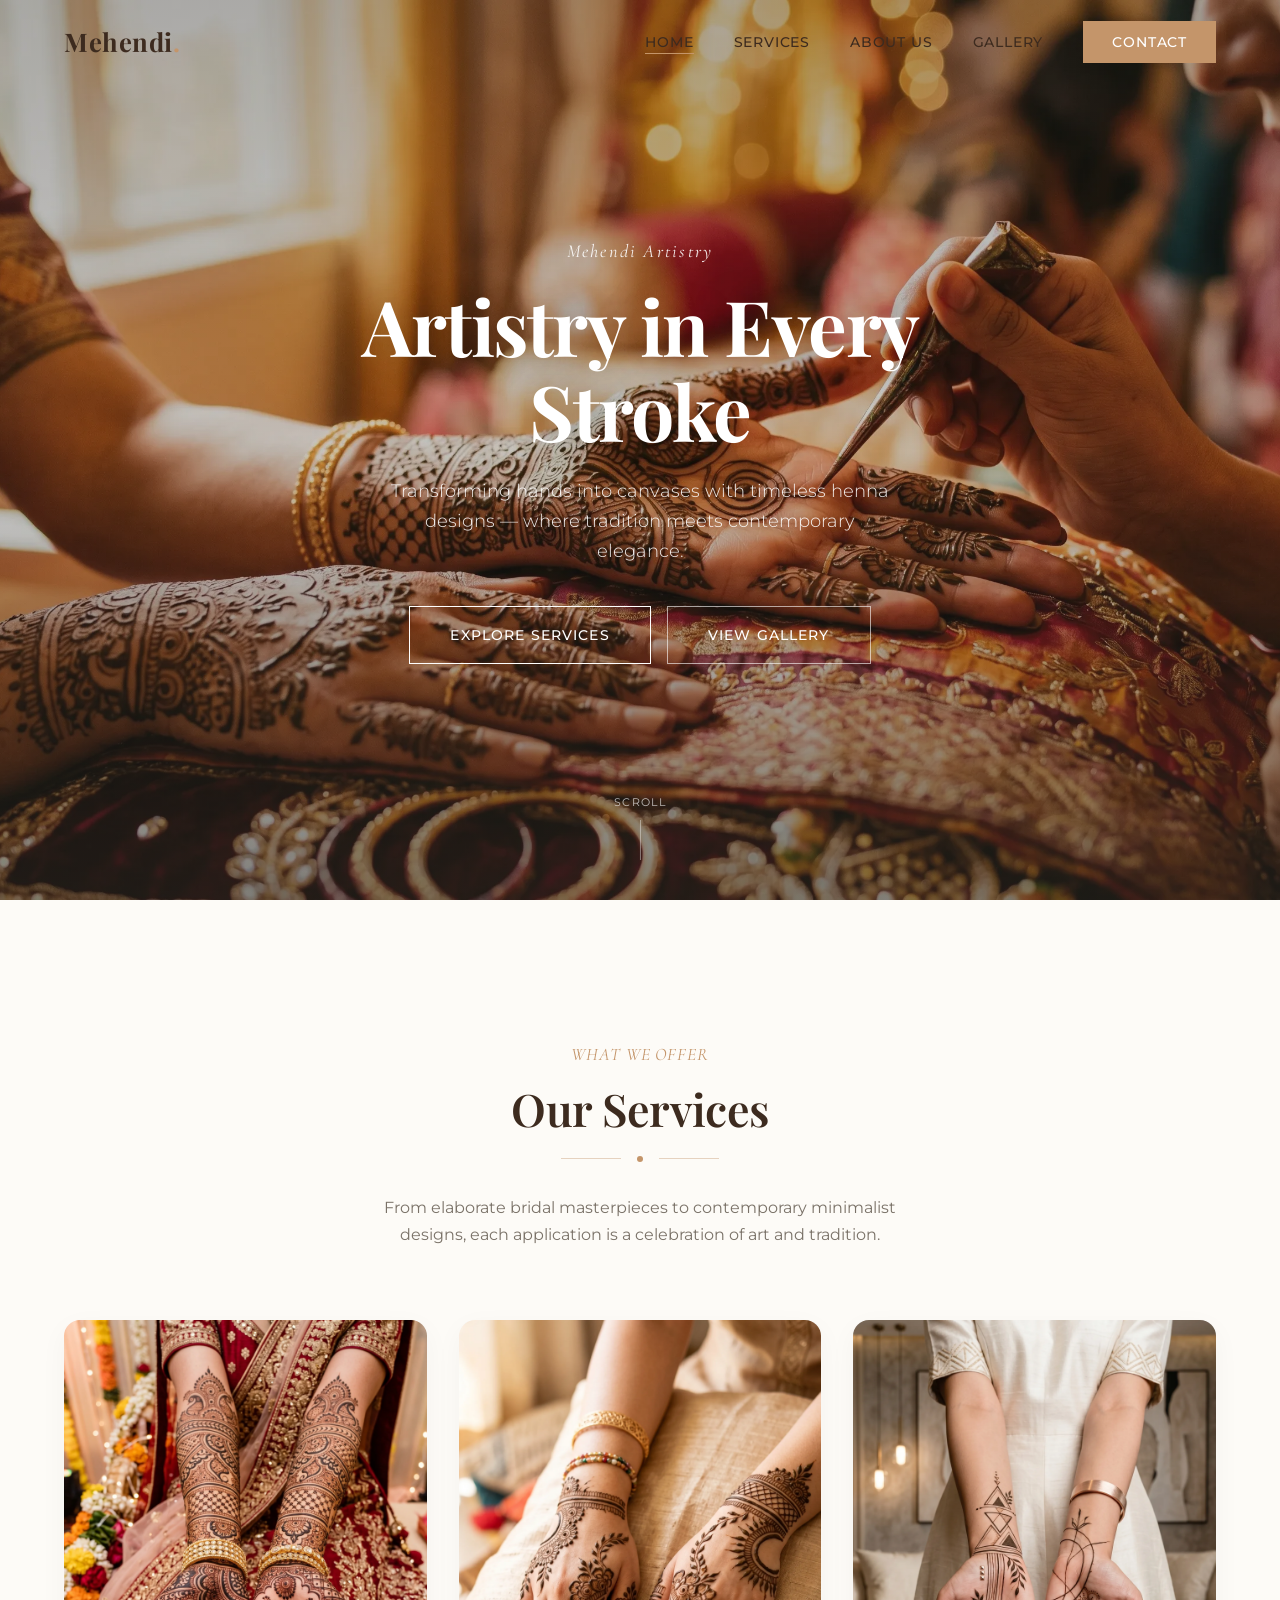
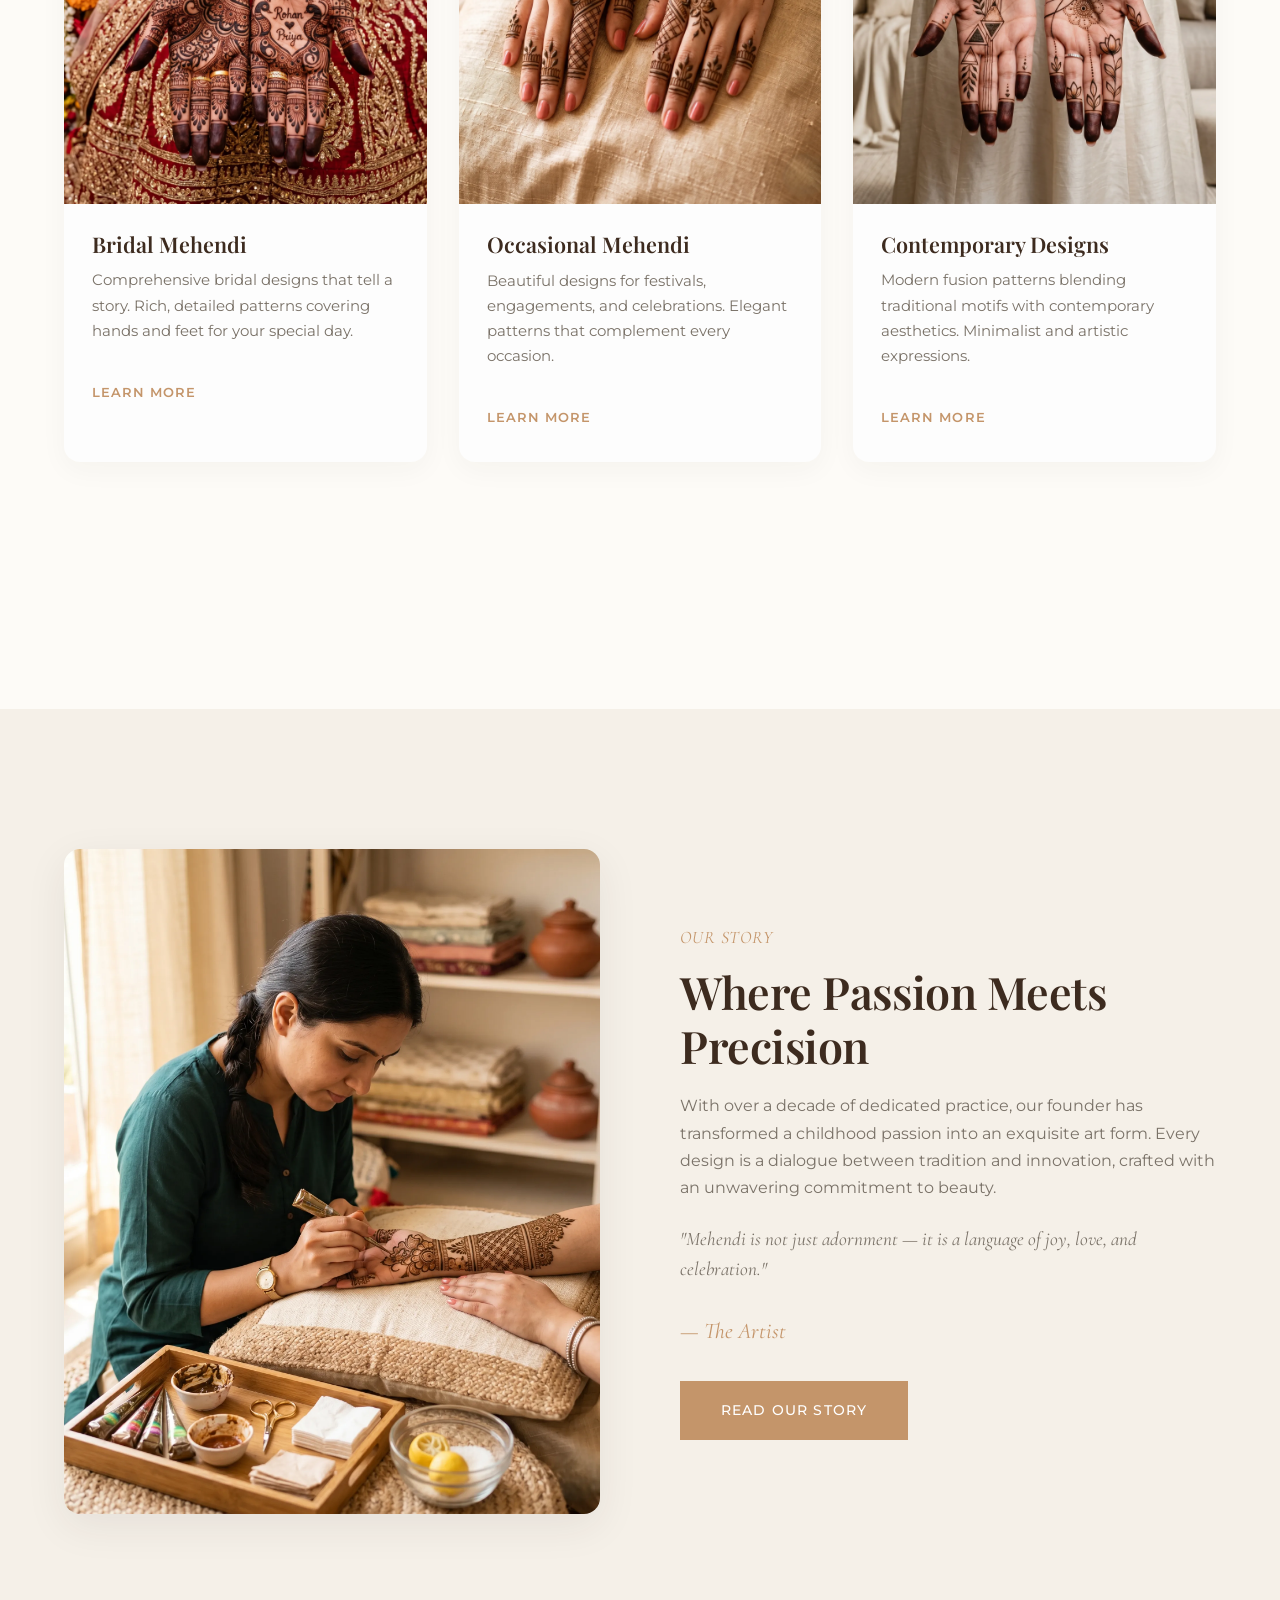
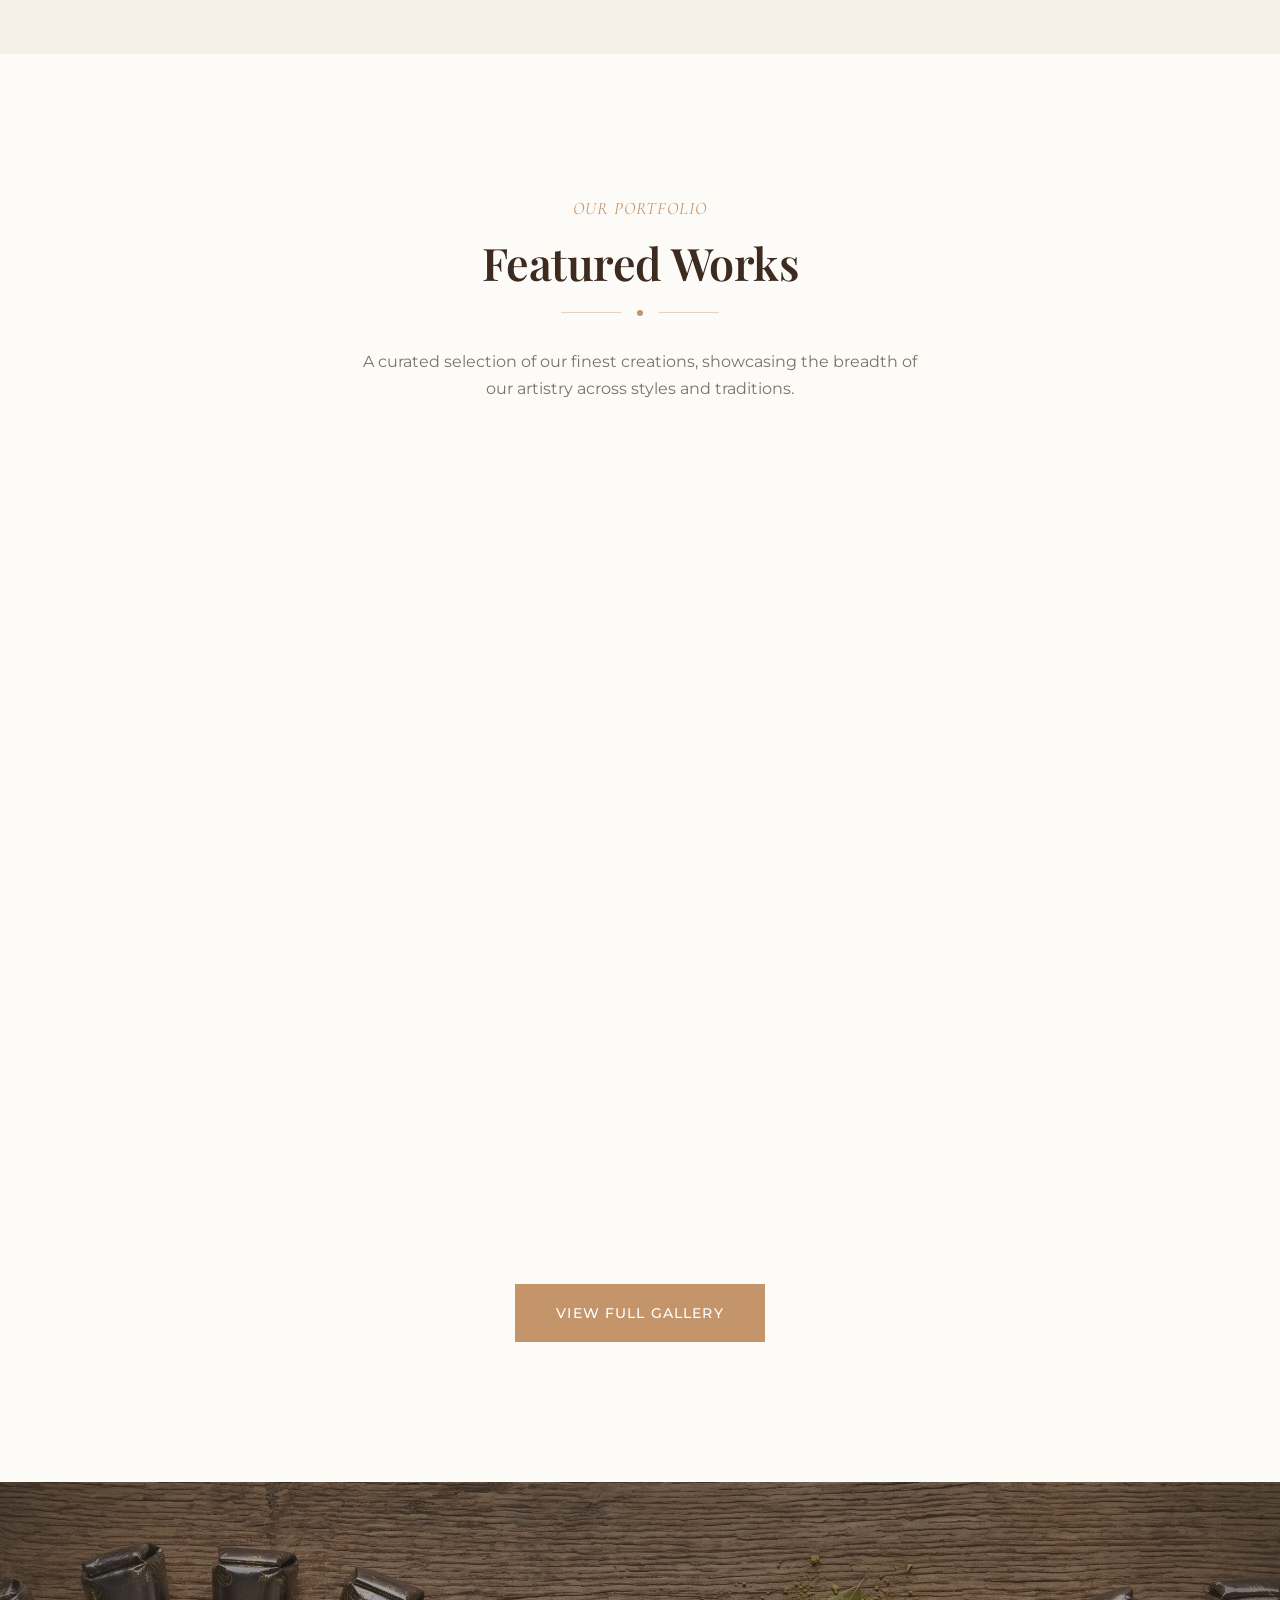
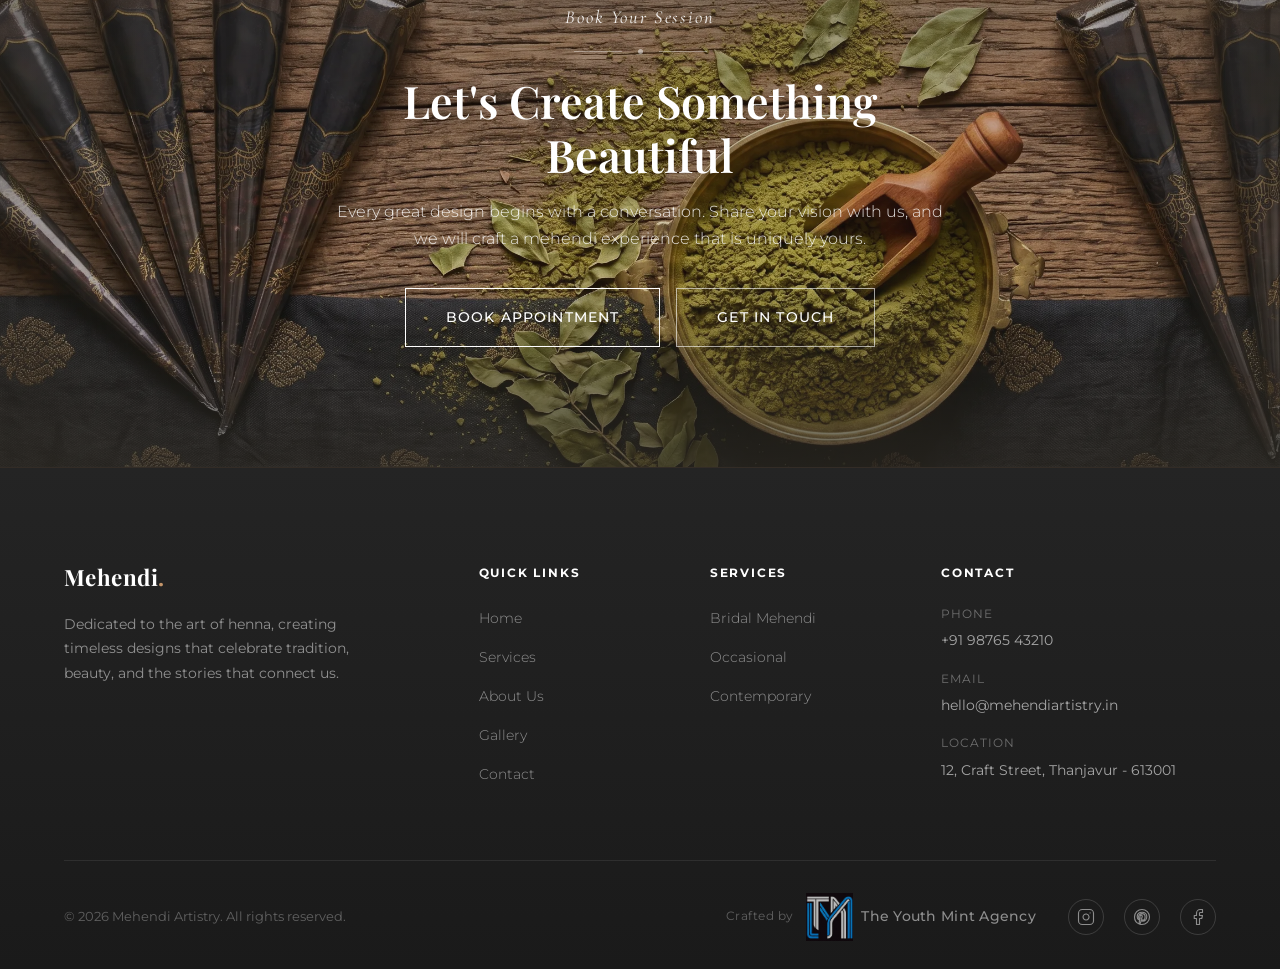
==== commit 638c565b: "change the extension of images used" ====
--- a/index.html
+++ b/index.html
@@ -37,7 +37,7 @@
     <!-- ======== HERO ======== -->
     <section class="hero">
       <div class="hero__bg">
-        <img src="images/hero-bg.png" alt="Intricate mehendi design being applied" />
+        <img src="images/hero-bg.webp" alt="Intricate mehendi design being applied" />
       </div>
       <div class="hero__overlay"></div>
       <div class="hero__content">
@@ -72,7 +72,7 @@
         <div class="services-grid">
           <div class="service-card animate animate--delay-1">
             <div class="service-card__image">
-              <img src="images/service-bridal.png" alt="Bridal mehendi design" />
+              <img src="images/service-bridal.webp" alt="Bridal mehendi design" />
               <div class="service-card__overlay"></div>
             </div>
             <div class="service-card__body">
@@ -84,7 +84,7 @@
 
           <div class="service-card animate animate--delay-2">
             <div class="service-card__image">
-              <img src="images/service-occasional.png" alt="Occasional mehendi design" />
+              <img src="images/service-occasional.webp" alt="Occasional mehendi design" />
               <div class="service-card__overlay"></div>
             </div>
             <div class="service-card__body">
@@ -96,7 +96,7 @@
 
           <div class="service-card animate animate--delay-3">
             <div class="service-card__image">
-              <img src="images/service-contemporary.png" alt="Contemporary mehendi design" />
+              <img src="images/service-contemporary.webp" alt="Contemporary mehendi design" />
               <div class="service-card__overlay"></div>
             </div>
             <div class="service-card__body">
@@ -118,7 +118,7 @@
       <div class="container">
         <div class="about-grid">
           <div class="about-grid__image animate">
-            <img src="images/about-preview.png" alt="Mehendi artist at work" />
+            <img src="images/about-preview.webp" alt="Mehendi artist at work" />
           </div>
           <div class="about-grid__content animate animate--delay-2">
             <span class="section-label">Our Story</span>
@@ -150,37 +150,37 @@
 
         <div class="gallery-grid">
           <div class="gallery-grid__item animate animate--delay-1 js-lightbox">
-            <img src="images/gallery-01.png" alt="Mehendi design example 1" />
+            <img src="images/gallery-01.webp" alt="Mehendi design example 1" />
             <div class="gallery-grid__overlay">
               <span class="gallery-grid__label">View</span>
             </div>
           </div>
           <div class="gallery-grid__item animate animate--delay-2 js-lightbox">
-            <img src="images/gallery-02.png" alt="Mehendi design example 2" />
+            <img src="images/gallery-02.webp" alt="Mehendi design example 2" />
             <div class="gallery-grid__overlay">
               <span class="gallery-grid__label">View</span>
             </div>
           </div>
           <div class="gallery-grid__item animate animate--delay-3 js-lightbox">
-            <img src="images/gallery-03.png" alt="Mehendi design example 3" />
+            <img src="images/gallery-03.webp" alt="Mehendi design example 3" />
             <div class="gallery-grid__overlay">
               <span class="gallery-grid__label">View</span>
             </div>
           </div>
           <div class="gallery-grid__item animate animate--delay-1 js-lightbox">
-            <img src="images/gallery-04.png" alt="Mehendi design example 4" />
+            <img src="images/gallery-04.webp" alt="Mehendi design example 4" />
             <div class="gallery-grid__overlay">
               <span class="gallery-grid__label">View</span>
             </div>
           </div>
           <div class="gallery-grid__item animate animate--delay-2 js-lightbox">
-            <img src="images/gallery-05.png" alt="Mehendi design example 5" />
+            <img src="images/gallery-05.webp" alt="Mehendi design example 5" />
             <div class="gallery-grid__overlay">
               <span class="gallery-grid__label">View</span>
             </div>
           </div>
           <div class="gallery-grid__item animate animate--delay-3 js-lightbox">
-            <img src="images/gallery-06.png" alt="Mehendi design example 6" />
+            <img src="images/gallery-06.webp" alt="Mehendi design example 6" />
             <div class="gallery-grid__overlay">
               <span class="gallery-grid__label">View</span>
             </div>
@@ -196,7 +196,7 @@
     <!-- ======== CTA SECTION ======== -->
     <section class="cta">
       <div class="cta__bg">
-        <img src="images/cta-bg.png" alt="Mehendi cones and henna preparation" />
+        <img src="images/cta-bg.webp" alt="Mehendi cones and henna preparation" />
       </div>
       <div class="cta__overlay"></div>
       <div class="cta__content animate">
@@ -283,7 +283,7 @@
         <div class="footer__credit">
           <span class="footer__credit-text">Crafted by</span>
           <div class="footer__credit-brand">
-            <img src="images/tym-agency-logo.png" alt="The Youth Mint Agency" class="footer__credit-logo" />
+            <img src="images/tym-agency-logo.webp" alt="The Youth Mint Agency" class="footer__credit-logo" />
             <span class="footer__credit-name">The Youth Mint Agency</span>
           </div>
         </div>
--- a/css/style.css
+++ b/css/style.css
@@ -1048,8 +1048,8 @@
 }
 
 .footer__credit-logo {
-  max-width: 180px;
-  height: 54px;
+  max-width: 160px;
+  height: 48px;
   width: auto;
   object-fit: contain;
   opacity: 0.7;
--- a/css/responsive.css
+++ b/css/responsive.css
@@ -26,26 +26,15 @@
 
   .footer__grid {
     display: grid;
-    grid-template-columns: repeat(12, 1fr);
-    gap: 24px;
+    grid-template-columns: repeat(4, 1fr);
+    gap: 28px;
     padding-bottom: 28px;
     border-bottom: 1px solid rgba(255, 255, 255, 0.08);
   }
 
-  .footer__brand {
-    grid-column: 2 / 5;
-  }
-
-  .footer__group:nth-of-type(1) {
-    grid-column: 5 / 7;
-  }
-
-  .footer__group:nth-of-type(2) {
-    grid-column: 7 / 9;
-  }
-
-  .footer__group:nth-of-type(3) {
-    grid-column: 9 / 12;
+  .footer__brand,
+  .footer__group {
+    grid-column: unset;
   }
 
   .footer__desc {
@@ -86,8 +75,8 @@
   }
 
   .footer__credit-logo {
-    height: 58px;
-    max-width: 200px;
+    height: 50px;
+    max-width: 170px;
     object-fit: contain;
   }
 
@@ -249,17 +238,28 @@
 
   /* Footer */
   .footer {
-    padding: 48px 0 0;
+    padding: 40px 0 0;
   }
 
   .footer__grid {
-    grid-template-columns: 1fr;
+    display: flex;
+    flex-direction: column;
+    align-items: flex-start;
     gap: 0;
+  }
+
+  .footer__brand {
+    padding-bottom: 8px;
+    width: 100%;
   }
 
   .footer__brand,
   .footer__group {
     grid-column: unset;
+  }
+
+  .footer__group {
+    width: 100%;
   }
 
   .footer__group:last-child {
@@ -276,13 +276,13 @@
     display: flex;
     align-items: center;
     justify-content: space-between;
-    padding: 18px 0;
+    padding: 14px 0;
     cursor: pointer;
     background: none;
     border: none;
     text-align: left;
     font-family: var(--font-body);
-    font-size: 0.8rem;
+    font-size: 0.75rem;
     font-weight: 600;
     letter-spacing: 0.1em;
     text-transform: uppercase;
@@ -344,24 +344,29 @@
 
   .footer__bottom {
     flex-direction: column;
-    gap: 24px;
+    gap: 16px;
     text-align: center;
-    padding: 36px 0 28px;
+    padding: 28px 0 24px;
   }
 
   .footer__bottom > :first-child {
     margin-right: 0;
+    order: 3;
   }
 
   .footer__credit {
-    flex-direction: column;
-    gap: 6px;
+    flex-direction: row;
+    gap: 8px;
     justify-content: center;
+    align-items: center;
+    flex-wrap: wrap;
+    order: 2;
   }
 
   .footer__social {
     justify-content: center;
     gap: 16px;
+    order: 1;
   }
 
   .footer__social-link {
@@ -374,8 +379,8 @@
   }
 
   .footer__credit-logo {
-    height: 36px;
-    max-width: 130px;
+    height: 44px;
+    max-width: 150px;
   }
 
   /* About Story */
